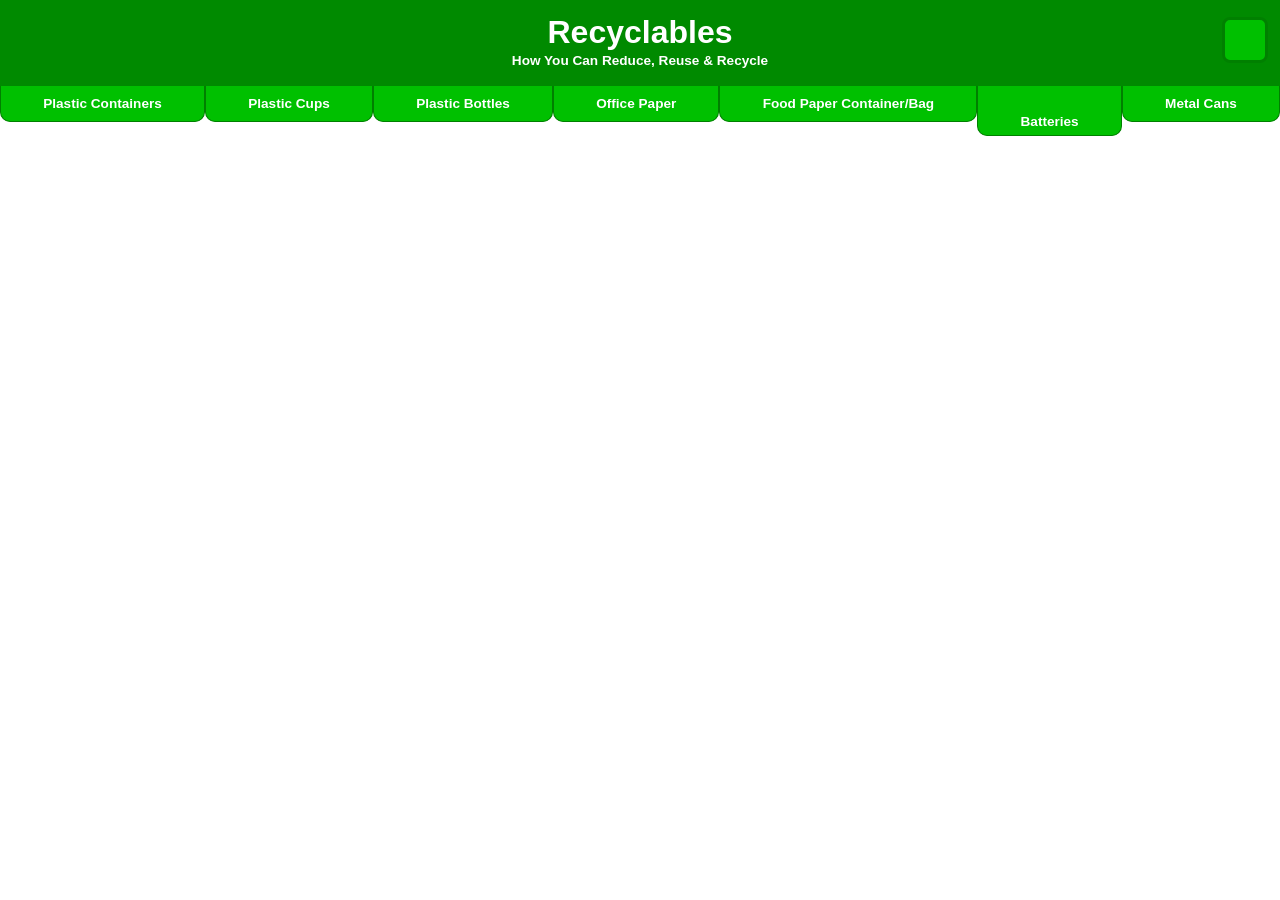
==== batteries.html @ 8891f825 "Header Bar & Page Tabs Added the header bar and catalog to other pages" ====
<!DOCTYPE html>
<html lang="en">
<head>
    <meta charset="UTF-8">
    <meta name="viewport" content="width=device-width, initial-scale=1">
    <title>Batteries | Recyclables</title>
    <link rel="stylesheet" href="css/style.css">
    <script src="js/header.js" defer></script>
</head>
<body data-page="batteries">
    
    <div id="site-header"></div>

    <main>
        <!--Item content here-->
    </main>

</body>
</html>
---- css/style.css ----
:root {
    /* Color hex codes */
    --header-bg:    #008A00;
    --header-text:  #FFFFFF;
    --tab-bg:       #00C000;
    --tab-text:     #FFFFFF;
    --tab-border:   #008000;
    --scrollbar-bg: #D0D0D0;
    --page-bg:      #FFFFFF;
    --page-text:    #000000;

    /* Catalog tab sizes */
    --tab-height:       36px;
    --tab-active-extra: 14px;
    --tab-radius:       10px;
}

* { box-sizing: border-box; }

body {
    margin: 0;
    font-family: Arial, Helvetica, sans-serif;
    background: var(--page-bg);
    color: var(--page-text);
}

/* Header */
.site-header {
    position:relative;
    background: var(--header-bg);
    color: var(--header-text);
    text-align: center;
    padding: 14px 70px 12px;
}

.site-title {
    color: inherit;
    text-decoration: none;
    font-size: 2rem;
    font-weight: bold;
}

.site-subtitle {
    margin: 2px 0 0;
    font-size: 0.85rem;
    font-weight: bold;
}

.menu-button {
    position: absolute;
    top: 50%;
    right: 12px;
    transform: translateY(-50%);
    width: 46px;
    height: 46px;
    padding: 8px;
    display: flex;
    flex-direction: column;
    justify-content: space-between;
    background: var(--tab-bg);
    border:3px solid var(--tab-border);
    border-radius: 8px;
    cursor: pointer;
}

.menu-button span {
    display: block;
    height: 4px;
    background: var(--header-text);
    border-radius: 2px;
}

/* Catalog */
.catalog {
    /*background: var(--header-bg);*/
    position: relative;
}

/* Green band: covers everything except the part the selected tab
   hangs into, plus one corner radius so the curves show white */
.catalog::before {
    content: "";
    position: absolute;
    top: 0;
    left: 0;
    right: 0;
    height: calc(100% - var(--tab-active-extra) - var(--tab-radius));
    background: var(--header-bg);
}

.catalog-scroll {
    position: relative;
    overflow-x: auto;
    overflow-y: hidden;
    transform: rotateX(180deg);
    scrollbar-color: var(--scrollbar-bg) var(--header-bg);
}

.catalog-tabs {
    transform: rotateX(180deg);
    display: flex;
    align-items: flex-start;
    gap: 0;
    width: max-content;
    min-width: 100%;
    padding-top: 6px;
}

.tab {
    flex: 1 0 auto;
    height: var(--tab-height);
    padding: 0 16px;
    display: flex;
    align-items: center;
    justify-content: center;
    white-space: nowrap;
    text-decoration: none;
    font-size: 0.85rem;
    font-weight: bold;
    color: var(--tab-text);
    background: var(--tab-bg);
    border: 1px solid var(--tab-border);
    border-top: 0;
    border-radius: 0 0 var(--tab-radius) var(--tab-radius);
}

.tab:hover {
    filter: brightness(1.08);
}

/* Selected tab extends lower */
.tab.active {
    height: calc(var(--tab-height) + var(--tab-active-extra));
    align-items: flex-end;
    padding-bottom: 6px;
    position: relative;
    z-index: 1;
}

/* Page content (placeholder)*/
main {
    padding: 24px
}
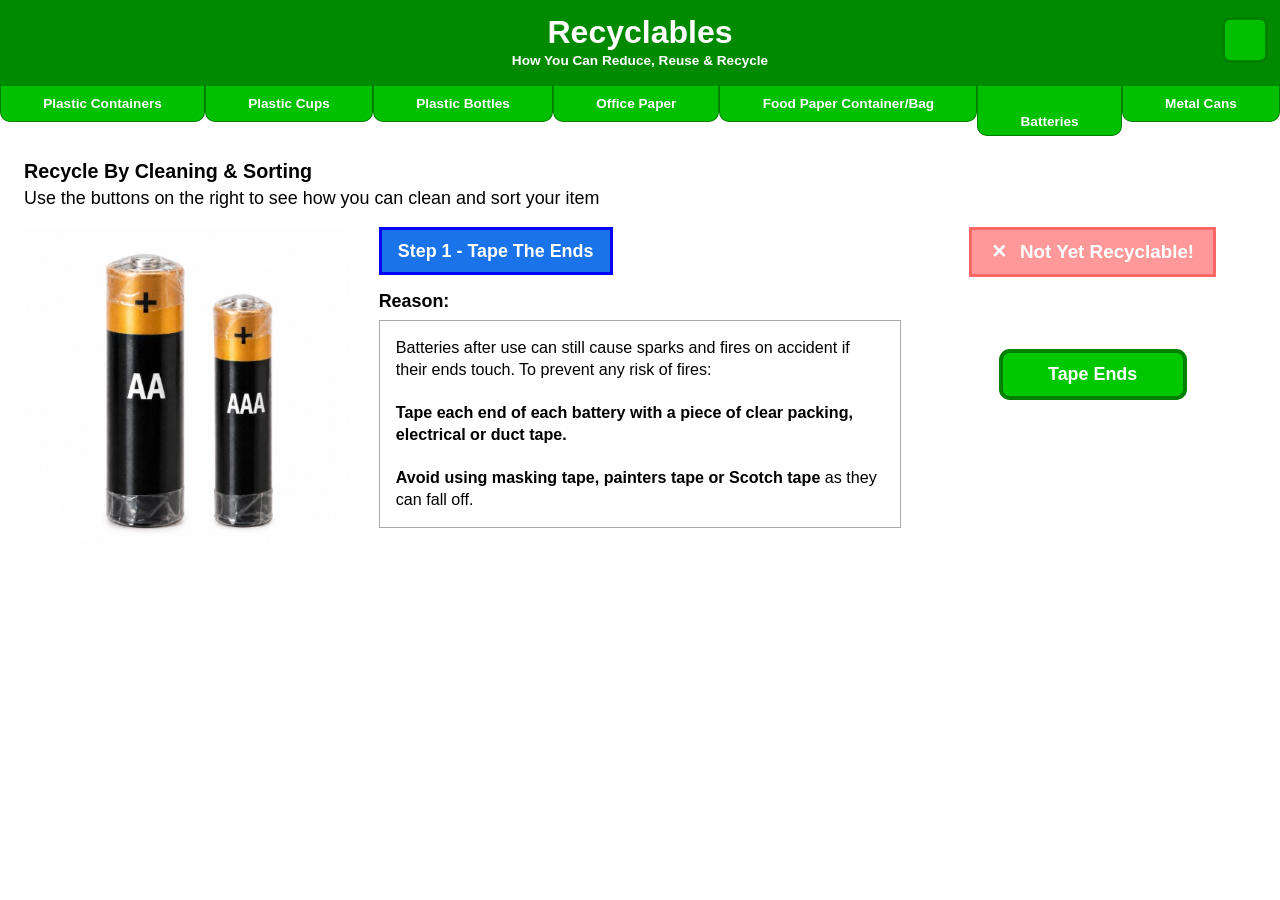
==== commit 18821bf7: "Section 1 of Plastic Containers & Batteries Completed Section 1 of Plastic Containers and Batteries " ====
--- a/batteries.html
+++ b/batteries.html
@@ -5,14 +5,60 @@
     <meta name="viewport" content="width=device-width, initial-scale=1">
     <title>Batteries | Recyclables</title>
     <link rel="stylesheet" href="css/style.css">
+
+    <script>
+        const RECYCLE_STEPS = {
+            title: "Recycle By Cleaning & Sorting",
+            intro: "Use the buttons on the right to see how you can clean and sort your item",
+            steps: [
+                {
+                    title: "Tape The Ends",
+                    image: "images/batteries/step1.jpg",
+                    alt: "Used Batteries",
+                    reason: "Batteries after use can still cause sparks and fires on accident if their ends touch. To prevent any risk of fires:<br><br><b>Tape each end of each battery with a piece of clear packing, electrical or duct tape. <br><br>Avoid using masking tape, painters tape or Scotch tape</b> as they can fall off.",
+                    recyclable: false,
+                    nextLabel: "Tape Ends"
+                },
+                {
+                    title: "Store In A Plastic Bag",
+                    image: "images/batteries/step2.jpg",
+                    alt: "Batteries With Ends Taped",
+                    reason: "<b>Store the taped batteries in a dry plastic bag or glass container.</b> You can use this to stockpile used batteries for months and dispose all in one trip.<br><br><b>Make sure each battery is taped! You do not want to risk a fire.</b>",
+                    recyclable: false,
+                    nextLabel: "Store Batteries In A Bag"
+                },
+                {
+                    title: "Keep In A Cool Dry Place",
+                    image: "images/batteries/step3.jpg",
+                    alt: "Batteries In A Bag On A Shelf At Home",
+                    reason: "Batteries can still catch fire and explode if exposed to heat. <b>Keep your pile in a cool, dry and shaded place such as a shelf. <br><br>Make sure this is kept away from other electrical appliances.</b>",
+                    recyclable: false,
+                    nextLabel: "Keep On A Shelf"
+                },
+                {
+                    title: "Find A Battery Collection Bin / Site",
+                    image: "images/batteries/step4.jpg",
+                    alt: "Dispose In A Battery Collection Bin",
+                    reason: "Once your pile is full enough to make a trip, <b>find your local drop-off location to dispose of your batteries. <br><br>You can check Section 3 - Drop-Off Locations below for this.</b><br><br>You do not need to make this trip often.",
+                    recyclable: true
+                    // Last step, no next button
+                }
+            ]
+        };
+    </script>
+
     <script src="js/header.js" defer></script>
+    <script src="js/steps.js" defer></script>
+
 </head>
 <body data-page="batteries">
     
     <div id="site-header"></div>
 
     <main>
-        <!--Item content here-->
+
+        <!--Section 1 - Step-By-Step Processing-->
+        <section id="steps-mount"></section>
     </main>
 
 </body>
--- a/css/style.css
+++ b/css/style.css
@@ -13,6 +13,24 @@
     --tab-height:       36px;
     --tab-active-extra: 14px;
     --tab-radius:       10px;
+
+    /* Step-by-step slides */
+    --badge-bg:         #1A73E8;
+    --badge-border:     #0000FF;
+    --badge-text:       #FFFFFF;
+
+    --btn-next-bg:      #00C800;
+    --btn-next-border:  #008000;
+    --btn-prev-bg:      #999999;
+    --btn-prev-border:  #666666;
+    --btn-text:         #ffffff;
+
+    --state-no-bg:      #ff9999;
+    --state-no-border:  #ff6666;
+    --state-yes-bg:     #00c800;
+    --state-yes-border: #008000;
+
+    --box-border:       #aaaaaa;
 }
 
 * { box-sizing: border-box; }
@@ -137,7 +155,140 @@
     z-index: 1;
 }
 
-/* Page content (placeholder)*/
 main {
     padding: 24px
+}
+
+#steps-mount {
+    font-size: clamp(12px, 1.4vw, 32px);
+}
+
+.steps-title {
+    margin: 0 0 0.25em;
+    font-size: 1.1em;
+}
+
+.steps-intro {
+    margin: 0 0 1em;
+}
+
+/* Three columns: image | step info | controls */
+.steps-grid {
+    display: grid;
+    /* Proportional columns*/
+    grid-template-columns: minmax(0, 1fr) minmax(0, 1.6fr) minmax(0, 1fr);
+    gap: clamp(12px, 3vw, 28px);
+    align-items: start;
+}
+
+/* Lets grid children shrink instead of overflowing their column */
+.steps-grid > * {
+    min-width: 0;
+}
+
+.steps-image img {
+    display: block;
+    width: 100%;
+    height: auto;
+    aspect-ratio: 1 / 1;
+    object-fit: contain;
+}
+
+/* Middle column */
+.step-badge {
+    display: inline-block;
+    padding: 0.6em 0.9em;
+    font-weight: bold;
+    color: var(--badge-text);
+    background: var(--badge-bg);
+    border: 0.2em solid var(--badge-border);
+}
+
+.reason-label {
+    margin: 0.9em 0 0.4em;
+    font-size: 1em;
+}
+
+.reason-box {
+    min-height: 12em;
+    padding: 1em;
+    display: flex;
+    align-items: center;
+    background: #fff;
+    border: 1px solid var(--box-border);
+    font-size: 0.9em;
+    line-height:1.35;
+}
+
+/* Right column */
+.steps-controls {
+    display: flex;
+    flex-direction: column;
+    align-items: center;
+    gap: 1.5em;
+}
+
+.state-box {
+    padding: 0.6em 1em;
+    font-weight: bold;
+    font-size: 1.05em;
+    color: var(--btn-text);
+    border: 0.2em solid;
+}
+
+.state-box.is-no  { 
+    background: var(--state-no-bg);  
+    border-color: var(--state-no-border); 
+}
+
+.state-box.is-yes { 
+    background: var(--state-yes-bg); 
+    border-color: var(--state-yes-border); 
+}
+
+.state-icon { margin-right: 0.4em; }
+
+.step-btn {
+    min-width: 10.5em;
+    padding: 0.6em 1em;
+    font: inherit;
+    font-weight: bold;
+    font-size: 1em;
+    color: var(--btn-text);
+    border: 0.25em solid;
+    border-radius: 0.6em;
+    cursor: pointer;
+}
+
+.step-btn-next { 
+    background: var(--btn-next-bg); 
+    border-color: var(--btn-next-border); 
+    margin-top: 2.5em; 
+}
+
+.step-btn-prev { 
+    background: var(--btn-prev-bg); 
+    border-color: var(--btn-prev-border); 
+}
+
+.step-btn:hover { filter: brightness(1.08); }
+
+.step-btn.is-hidden { visibility: hidden; }
+
+/* Narrow screens: stack everything */
+@media (max-width: 700px) {
+    #steps-mount {
+        font-size: clamp(14px, 4vw, 20px);
+    }
+
+    .steps-grid {
+        grid-template-columns: 1fr;
+    }
+
+    .steps-image img {
+        max-width: 320px;
+        margin: 0 auto;
+    }
+
+    .step-btn-next { margin-top: 0; }
 }
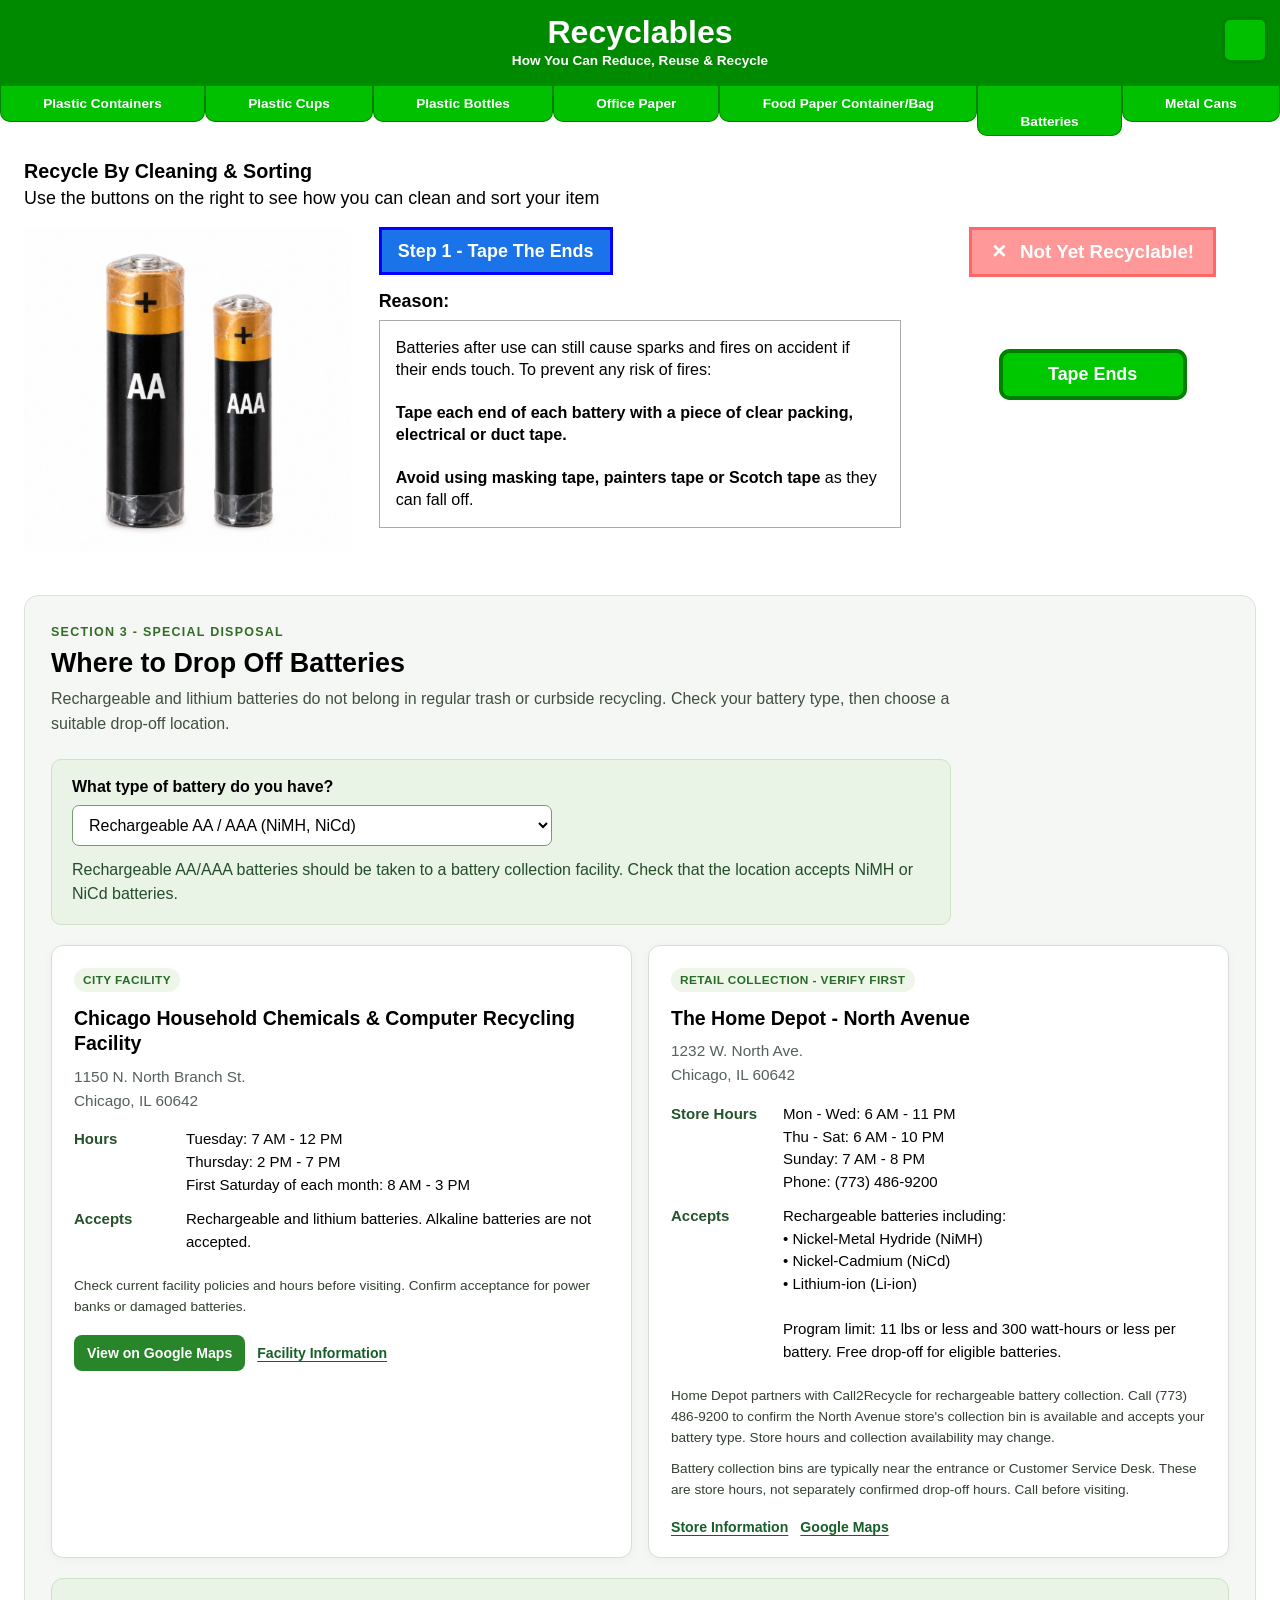
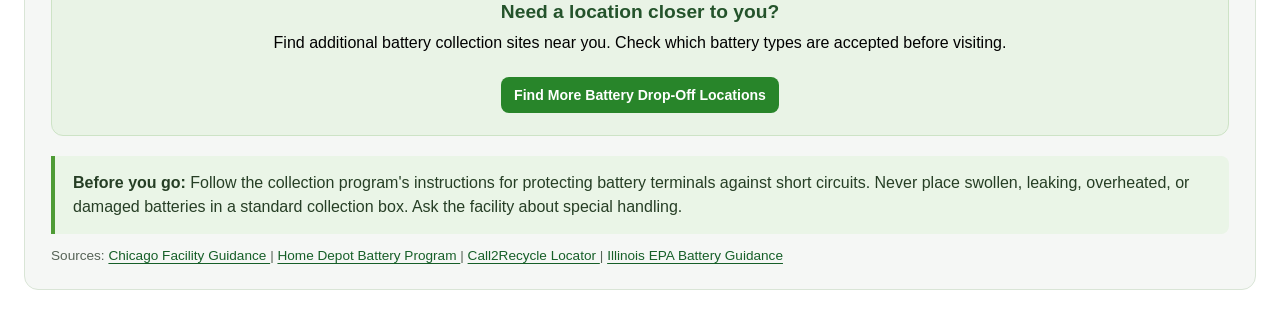
==== commit 3b765ac4: "Add on-the-go guidance and battery disposal locations" ====
--- a/batteries.html
+++ b/batteries.html
@@ -1,3 +1,4 @@
+
 <!DOCTYPE html>
 <html lang="en">
 <head>
@@ -5,6 +6,7 @@
     <meta name="viewport" content="width=device-width, initial-scale=1">
     <title>Batteries | Recyclables</title>
     <link rel="stylesheet" href="css/style.css">
+    <link rel="stylesheet" href="css/extra-sections.css">
 
     <script>
         const RECYCLE_STEPS = {
@@ -49,17 +51,298 @@
 
     <script src="js/header.js" defer></script>
     <script src="js/steps.js" defer></script>
+    <script src="js/battery-dropoff.js" defer></script>
 
 </head>
 <body data-page="batteries">
-    
+
     <div id="site-header"></div>
 
     <main>
 
         <!--Section 1 - Step-By-Step Processing-->
         <section id="steps-mount"></section>
+
+        <!--Section 3 - Battery Drop-Off Locations-->
+        <section id="battery-dropoff"
+                 class="extra-section"
+                 aria-labelledby="battery-dropoff-title">
+
+            <div class="extra-heading">
+                <span class="extra-eyebrow">
+                    SECTION 3 - SPECIAL DISPOSAL
+                </span>
+
+                <h2 id="battery-dropoff-title">
+                    Where to Drop Off Batteries
+                </h2>
+
+                <p>
+                    Rechargeable and lithium batteries do not belong
+                    in regular trash or curbside recycling.
+
+                    Check your battery type, then choose a suitable
+                    drop-off location.
+                </p>
+            </div>
+
+            <!--Battery type selection-->
+            <div class="battery-type-panel">
+
+                <label for="battery-type">
+                    <strong>What type of battery do you have?</strong>
+                </label>
+
+                <select id="battery-type"
+                        aria-describedby="battery-type-advice">
+
+                    <option value="rechargeable">
+                        Rechargeable AA / AAA (NiMH, NiCd)
+                    </option>
+
+                    <option value="lithium">
+                        Lithium-ion / Rechargeable Power Bank
+                    </option>
+
+                    <option value="alkaline">
+                        Single-Use Alkaline AA / AAA
+                    </option>
+
+                    <option value="unknown">
+                        I'm Not Sure
+                    </option>
+
+                </select>
+
+                <p id="battery-type-advice"
+                   class="battery-type-advice"
+                   role="status"
+                   aria-live="polite">
+
+                    Select a battery type to see disposal guidance.
+
+                </p>
+            </div>
+
+            <!--Available locations-->
+            <div class="extra-location-grid"
+                 id="battery-location-cards">
+
+                <!--Location 1 - Chicago City Facility-->
+                <article class="extra-location-card">
+
+                    <span class="extra-location-category">
+                        CITY FACILITY
+                    </span>
+
+                    <h3>
+                        Chicago Household Chemicals &amp;
+                        Computer Recycling Facility
+                    </h3>
+
+                    <p class="extra-address">
+                        1150 N. North Branch St.<br>
+                        Chicago, IL 60642
+                    </p>
+
+                    <div class="extra-meta">
+                        <strong>Hours</strong>
+
+                        <span>
+                            Tuesday: 7 AM - 12 PM<br>
+                            Thursday: 2 PM - 7 PM<br>
+                            First Saturday of each month: 8 AM - 3 PM
+                        </span>
+                    </div>
+
+                    <div class="extra-meta">
+                        <strong>Accepts</strong>
+
+                        <span>
+                            Rechargeable and lithium batteries.
+                            Alkaline batteries are not accepted.
+                        </span>
+                    </div>
+
+                    <p class="extra-small">
+                        Check current facility policies and hours
+                        before visiting. Confirm acceptance for
+                        power banks or damaged batteries.
+                    </p>
+
+                    <div class="extra-links">
+
+                        <a class="extra-action"
+                           href="https://www.google.com/maps/search/?api=1&amp;query=1150%20N%20North%20Branch%20St%20Chicago%20IL%2060642"
+                           target="_blank"
+                           rel="noopener noreferrer">
+                            View on Google Maps
+                        </a>
+
+                        <a class="extra-text-link"
+                           href="https://www.recyclebycity.com/chicago/notebook/household-chemicals-computer-recycling-facility"
+                           target="_blank"
+                           rel="noopener noreferrer">
+                            Facility Information
+                        </a>
+
+                    </div>
+                </article>
+
+                <!--Location 2 - Home Depot-->
+                <article class="extra-location-card">
+
+                    <span class="extra-location-category">
+                        RETAIL COLLECTION - VERIFY FIRST
+                    </span>
+
+                    <h3>
+                        The Home Depot - North Avenue
+                    </h3>
+
+                    <p class="extra-address">
+                        1232 W. North Ave.<br>
+                        Chicago, IL 60642
+                    </p>
+
+                    <div class="extra-meta">
+                        <strong>Store Hours</strong>
+
+                        <span>
+                            Mon - Wed: 6 AM - 11 PM<br>
+                            Thu - Sat: 6 AM - 10 PM<br>
+                            Sunday: 7 AM - 8 PM<br>
+                            Phone: (773) 486-9200
+                        </span>
+                    </div>
+
+                    <div class="extra-meta">
+                        <strong>Accepts</strong>
+
+                        <span>
+                            Rechargeable batteries including:<br>
+                            • Nickel-Metal Hydride (NiMH)<br>
+                            • Nickel-Cadmium (NiCd)<br>
+                            • Lithium-ion (Li-ion)<br><br>
+
+                            Program limit: 11 lbs or less and
+                            300 watt-hours or less per battery.
+                            Free drop-off for eligible batteries.
+                        </span>
+                    </div>
+
+                    <p class="extra-small">
+                        Home Depot partners with Call2Recycle for
+                        rechargeable battery collection.
+                        Call (773) 486-9200 to confirm the
+                        North Avenue store's collection bin is
+                        available and accepts your battery type.
+                        Store hours and collection availability
+                        may change.
+                    </p>
+
+                    <p class="extra-small">
+                        Battery collection bins are typically near the entrance
+                        or Customer Service Desk. These are store hours, not
+                        separately confirmed drop-off hours. Call before visiting.
+                    </p>
+
+                    <div class="extra-links">
+
+                        <a class="extra-text-link"
+                           href="https://www.homedepot.com/l/North-Avenue/IL/Chicago/60642/1912"
+                           target="_blank"
+                           rel="noopener noreferrer">
+                            Store Information
+                        </a>
+
+                        <a class="extra-text-link"
+                           href="https://www.google.com/maps/search/?api=1&amp;query=1232%20W%20North%20Ave%20Chicago%20IL%2060642"
+                           target="_blank"
+                           rel="noopener noreferrer">
+                            Google Maps
+                        </a>
+
+                    </div>
+                </article>
+
+            </div>
+
+            <!--Find additional battery collection locations-->
+            <div class="extra-more-locations">
+
+                <h3>Need a location closer to you?</h3>
+
+                <p>
+                    Find additional battery collection sites near you.
+                    Check which battery types are accepted before visiting.
+                </p>
+
+                <a class="extra-action"
+                   href="https://locations.call2recycle.org/"
+                   target="_blank"
+                   rel="noopener noreferrer">
+                    Find More Battery Drop-Off Locations
+                </a>
+
+            </div>
+
+            <!--Safety reminder-->
+            <div class="extra-note" role="note">
+
+                <strong>Before you go:</strong>
+
+                Follow the collection program's instructions
+                for protecting battery terminals against
+                short circuits.
+
+                Never place swollen, leaking, overheated,
+                or damaged batteries in a standard
+                collection box. Ask the facility about
+                special handling.
+
+            </div>
+
+            <!--Sources-->
+            <p class="extra-source">
+
+                Sources:
+
+                <a href="https://www.recyclebycity.com/chicago/notebook/household-chemicals-computer-recycling-facility"
+                   target="_blank"
+                   rel="noopener noreferrer">
+                    Chicago Facility Guidance
+                </a>
+
+                |
+
+                <a href="https://www.homedepot.com/c/ab/how-to-dispose-of-batteries/9ba683603be9fa5395fab90124a115f1"
+                   target="_blank"
+                   rel="noopener noreferrer">
+                    Home Depot Battery Program
+                </a>
+
+                |
+
+                <a href="https://locations.call2recycle.org/"
+                   target="_blank"
+                   rel="noopener noreferrer">
+                    Call2Recycle Locator
+                </a>
+
+                |
+
+                <a href="https://epa.illinois.gov/topics/waste-management/waste-disposal/household-hazardous-waste/batteries.html"
+                   target="_blank"
+                   rel="noopener noreferrer">
+                    Illinois EPA Battery Guidance
+                </a>
+
+            </p>
+
+        </section>
+
     </main>
 
 </body>
-</html>+</html>
--- a/css/extra-sections.css
+++ b/css/extra-sections.css
@@ -0,0 +1,294 @@
+/* Sections 2 and 3 - Recyclables */
+
+.extra-section {
+    margin: 42px 0 14px;
+    padding: 26px;
+    background: #f5f7f5;
+    border: 1px solid #d9e5d6;
+    border-radius: 14px;
+    scroll-margin-top: 18px;
+}
+
+.extra-heading {
+    max-width: 900px;
+    margin-bottom: 22px;
+}
+
+.extra-eyebrow {
+    color: #326c25;
+    font-size: 0.78rem;
+    font-weight: 800;
+    letter-spacing: 0.1em;
+}
+
+.extra-heading h2 {
+    font-size: clamp(1.4rem, 2.1vw, 2rem);
+    margin: 8px 0;
+}
+
+.extra-heading p {
+    margin: 0;
+    color: #405040;
+    line-height: 1.55;
+    font-size: 1rem;
+}
+
+/* Instruction and location cards */
+
+.extra-steps,
+.extra-location-grid {
+    display: grid;
+    grid-template-columns: repeat(3, minmax(0, 1fr));
+    gap: 16px;
+}
+
+.extra-step-card,
+.extra-location-card {
+    padding: 22px;
+    background: white;
+    border: 1px solid #d8ddd8;
+    border-radius: 12px;
+    box-shadow: 0 2px 10px rgba(27, 60, 27, 0.04);
+}
+
+.extra-number {
+    display: inline-flex;
+    width: 38px;
+    height: 38px;
+    align-items: center;
+    justify-content: center;
+    border-radius: 50%;
+    background: #dff3da;
+    color: #1e6c20;
+    font-size: 1rem;
+    font-weight: 800;
+}
+
+.extra-step-card h3,
+.extra-location-card h3 {
+    margin: 14px 0 8px;
+    font-size: 1.12rem;
+}
+
+.extra-step-card p,
+.extra-location-card p {
+    margin: 0;
+    line-height: 1.55;
+    color: #334033;
+    font-size: 0.96rem;
+}
+
+.extra-note {
+    padding: 15px 18px;
+    margin: 20px 0 0;
+    border-left: 4px solid #4e9b35;
+    background: #eaf5e7;
+    border-radius: 0 8px 8px 0;
+    color: #263e25;
+    line-height: 1.5;
+}
+
+.extra-source {
+    font-size: 0.85rem;
+    margin: 14px 0 0;
+    color: #576457;
+}
+
+.extra-source a,
+.extra-text-link,
+.extra-small a {
+    color: #165f28;
+    text-underline-offset: 3px;
+}
+
+/* Shortcut displayed when rinsing is needed */
+
+.extra-shortcut {
+    display: block;
+    width: 100%;
+    margin-top: -0.5em;
+    padding: 11px 12px;
+    background: white;
+    color: #21652b;
+    border: 2px solid #579c42;
+    border-radius: 9px;
+    text-align: center;
+    font: inherit;
+    font-size: 0.82em;
+    font-weight: 700;
+    text-decoration: none;
+}
+
+.extra-shortcut:hover,
+.extra-shortcut:focus-visible {
+    background: #eaf5e7;
+}
+
+.extra-shortcut[hidden] {
+    display: none;
+}
+
+/* Battery type selector */
+
+.battery-type-panel {
+    margin-bottom: 20px;
+    padding: 18px 20px;
+    background: #e9f3e6;
+    border: 1px solid #cde3c6;
+    border-radius: 10px;
+    max-width: 900px;
+}
+
+.battery-type-panel label {
+    display: block;
+    margin-bottom: 9px;
+}
+
+.battery-type-panel select {
+    width: 100%;
+    max-width: 480px;
+    border-radius: 7px;
+    padding: 10px 12px;
+    font: inherit;
+    border: 1px solid #789a72;
+    background: white;
+}
+
+.battery-type-advice {
+    margin: 12px 0 0;
+    color: #254d2b;
+    line-height: 1.5;
+}
+
+/* Battery disposal locations */
+
+.extra-location-grid {
+    grid-template-columns: repeat(2, minmax(0, 1fr));
+}
+
+.extra-location-category {
+    display: inline-block;
+    background: #edf6e9;
+    color: #286b27;
+    font-size: 0.74rem;
+    padding: 5px 9px;
+    border-radius: 100px;
+    font-weight: 800;
+    letter-spacing: 0.035em;
+}
+
+.extra-location-card h3 {
+    font-size: 1.22rem;
+    line-height: 1.3;
+}
+
+.extra-address {
+    margin: 0 0 16px !important;
+    color: #55615a !important;
+}
+
+.extra-meta {
+    display: grid;
+    grid-template-columns: 100px 1fr;
+    gap: 12px;
+    margin: 12px 0;
+    font-size: 0.94rem;
+    line-height: 1.5;
+}
+
+.extra-meta > strong {
+    color: #24532b;
+}
+
+.extra-small {
+    padding-top: 10px;
+    font-size: 0.85rem !important;
+}
+
+.extra-links {
+    display: flex;
+    gap: 12px;
+    flex-wrap: wrap;
+    align-items: center;
+    margin-top: 18px;
+}
+
+.extra-action {
+    padding: 10px 13px;
+    border-radius: 8px;
+    background: #28852a;
+    color: white;
+    font-weight: 700;
+    font-size: 0.88rem;
+    text-decoration: none;
+}
+
+.extra-action:hover {
+    background: #1e6b20;
+}
+
+.extra-text-link {
+    font-weight: 650;
+    font-size: 0.88rem;
+}
+
+.extra-location-card[hidden] {
+    display: none;
+}
+
+/* Mobile responsiveness */
+
+@media (max-width: 800px) {
+    .extra-steps,
+    .extra-location-grid {
+        grid-template-columns: 1fr;
+    }
+
+    .extra-section {
+        padding: 20px 15px;
+        margin-top: 30px;
+    }
+}
+
+@media (max-width: 440px) {
+    .extra-meta {
+        grid-template-columns: 1fr;
+        gap: 0;
+    }
+}
+
+
+/* Additional drop-off location search */
+
+.extra-more-locations {
+    margin-top: 20px;
+    padding: 22px;
+    text-align: center;
+    background: #e9f3e6;
+    border: 1px solid #cde3c6;
+    border-radius: 12px;
+}
+
+.extra-more-locations h3 {
+    margin: 0 0 8px;
+    color: #24532b;
+    font-size: 1.2rem;
+}
+
+.extra-more-locations p {
+    margin: 0 0 22px;
+    line-height: 1.5;
+}
+
+.extra-more-locations .extra-action {
+    display: inline-block;
+}
+
+/*Keyboard accessibility*/
+.extra-action:focus-visible,
+.extra-text-link:focus-visible,
+.extra-shortcut:focus-visible,
+.battery-type-panel select:focus-visible {
+    outline: 3px solid #245bdf;
+    outline-offset: 3px;
+}
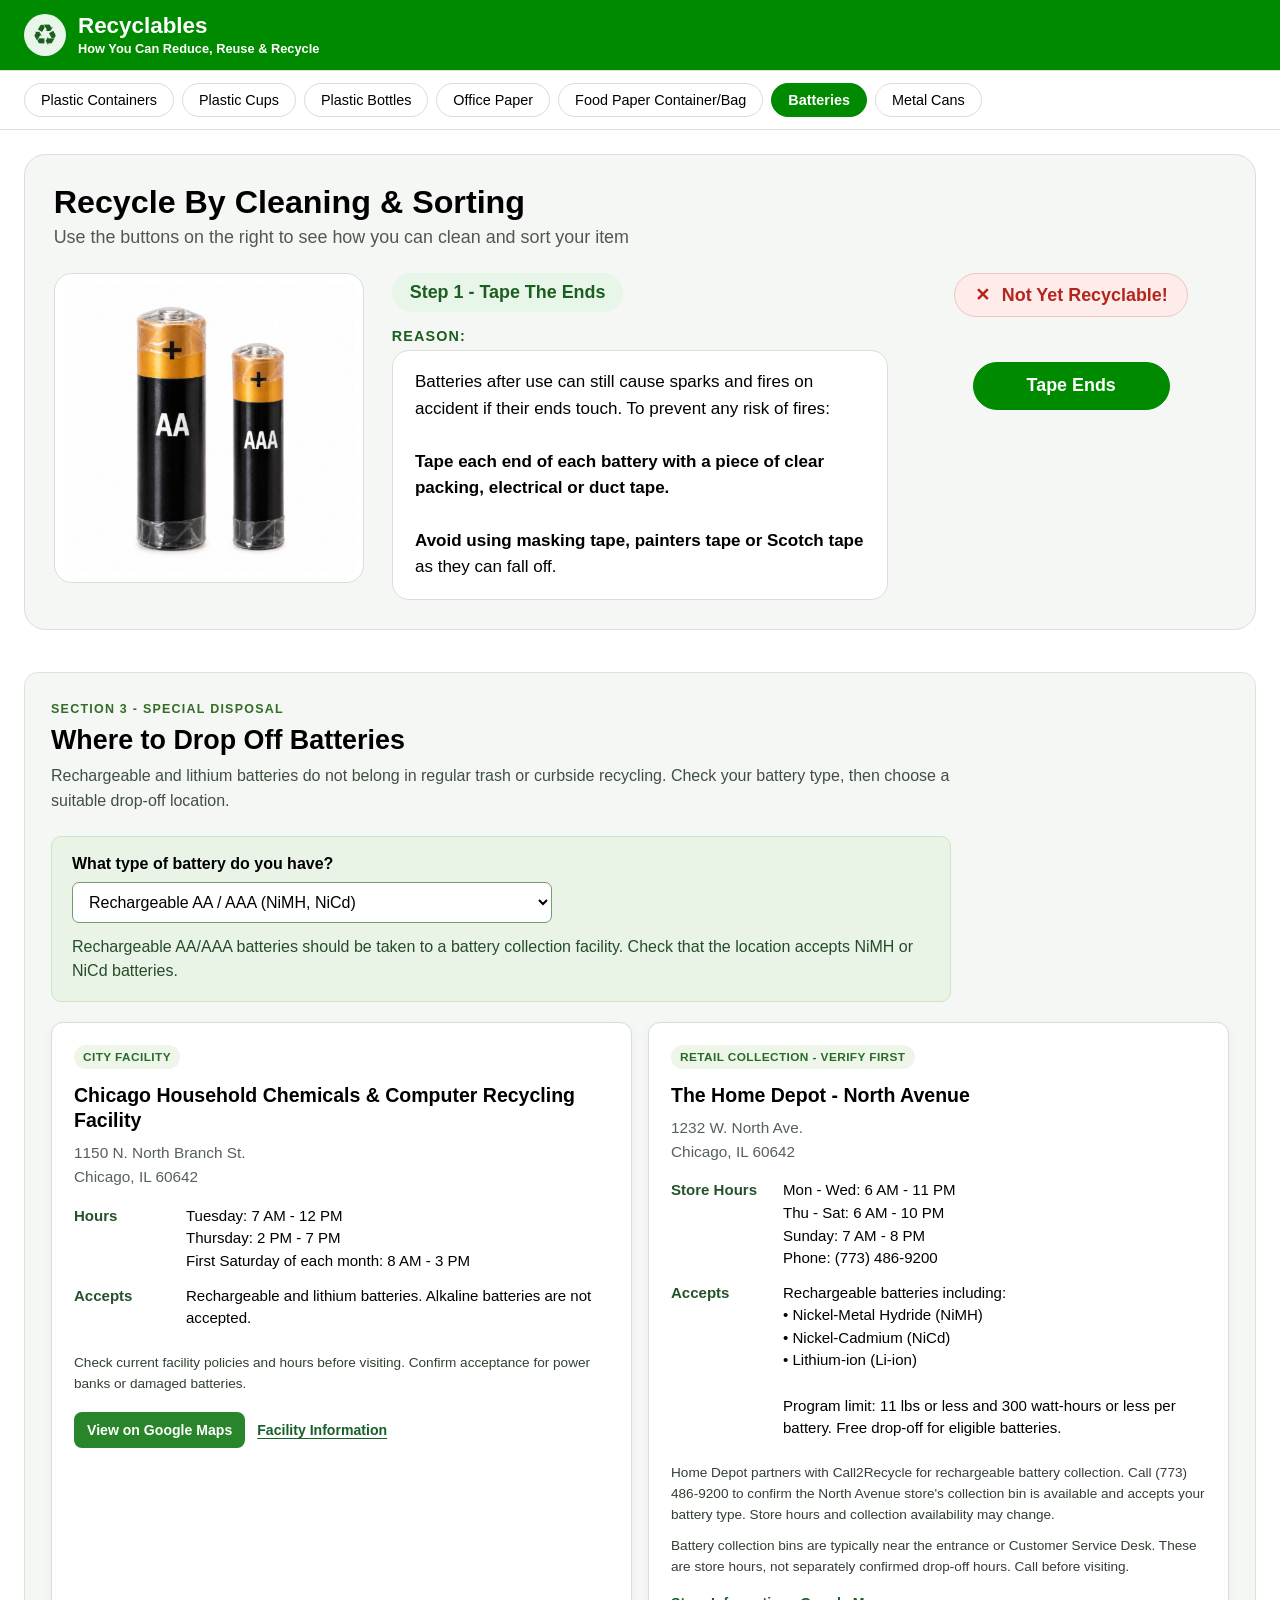
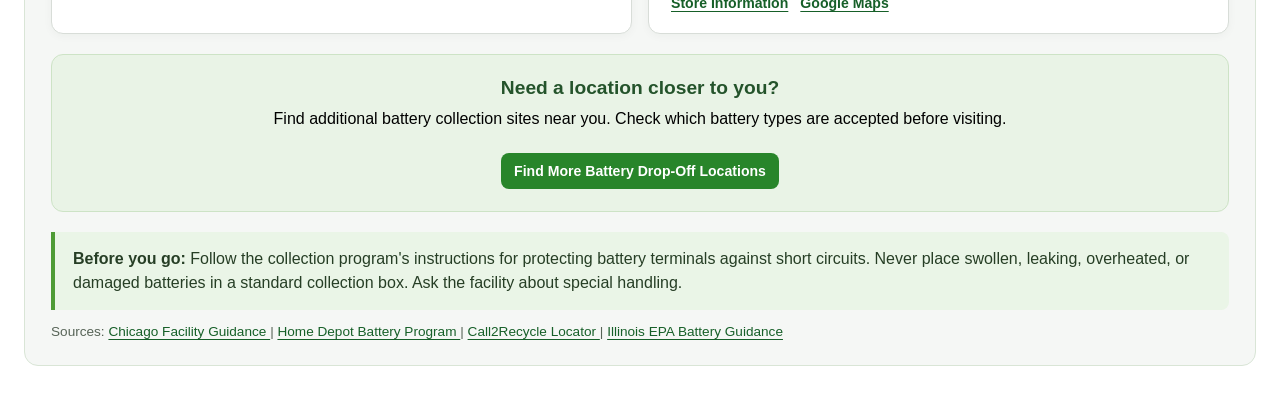
==== commit 315f33cf: "Redesigned Header & Steps Section Redesigned the header and Steps section to look smoother and less " ====
--- a/batteries.html
+++ b/batteries.html
@@ -22,7 +22,7 @@
                     nextLabel: "Tape Ends"
                 },
                 {
-                    title: "Store In A Plastic Bag",
+                    title: "Store In A Plastic Bag / Container",
                     image: "images/batteries/step2.jpg",
                     alt: "Batteries With Ends Taped",
                     reason: "<b>Store the taped batteries in a dry plastic bag or glass container.</b> You can use this to stockpile used batteries for months and dispose all in one trip.<br><br><b>Make sure each battery is taped! You do not want to risk a fire.</b>",
--- a/css/style.css
+++ b/css/style.css
@@ -1,20 +1,22 @@
 :root {
     /* Color hex codes */
-    --header-bg:    #008A00;
-    --header-text:  #FFFFFF;
-    --tab-bg:       #00C000;
-    --tab-text:     #FFFFFF;
-    --tab-border:   #008000;
-    --scrollbar-bg: #D0D0D0;
+    --brand:        #008A00;
+    --brand-dark:   #1B5E20;
+    --brand-soft:   #E8F5E9;
+    --surface:      #FFFFFF;
+    --line:         #D9DED9;
+    --muted:        #555555;
     --page-bg:      #FFFFFF;
     --page-text:    #000000;
 
-    /* Catalog tab sizes */
-    --tab-height:       36px;
-    --tab-active-extra: 14px;
-    --tab-radius:       10px;
-
     /* Step-by-step slides */
+    --card-bg:          #F4F7F3;
+    --no-bg:            #FDECEA;
+    --no-text:          #B3261E;
+    --no-line:          #F3C4BF;
+    --btn-text:         #FFFFFF;
+    --prev-text:        #333333;     
+    /*
     --badge-bg:         #1A73E8;
     --badge-border:     #0000FF;
     --badge-text:       #FFFFFF;
@@ -31,6 +33,7 @@
     --state-yes-border: #008000;
 
     --box-border:       #aaaaaa;
+    */
 }
 
 * { box-sizing: border-box; }
@@ -44,144 +47,153 @@
 
 /* Header */
 .site-header {
-    position:relative;
-    background: var(--header-bg);
-    color: var(--header-text);
-    text-align: center;
-    padding: 14px 70px 12px;
-}
-
-.site-title {
+    display: flex;
+    align-items: center;
+    justify-content: space-between;
+    gap: 12px;
+    padding: 14px 24px;
+    background: var(--brand);
+    border-bottom: 1px solid var(--line);
+}
+
+.brand {
+    display: flex;
+    align-items: center;
+    gap: 12px;
     color: inherit;
     text-decoration: none;
-    font-size: 2rem;
-    font-weight: bold;
+}
+
+.brand-mark {
+    flex: none;
+    width: 42px;
+    height: 42px;
+    display: grid;
+    place-items: center;
+    font-size: 1.8rem;
+    color: var(--brand-dark);
+    background: var(--brand-soft);
+    border-radius: 50%;
+}
+
+.brand-text {
+    display: flex;
+    flex-direction: column;
+}
+
+.site-title {
+    font-size: 1.4rem;
+    font-weight: bold;
+    line-height: 1.1;
+    color: var(--page-bg);
 }
 
 .site-subtitle {
-    margin: 2px 0 0;
-    font-size: 0.85rem;
-    font-weight: bold;
-}
-
-.menu-button {
-    position: absolute;
-    top: 50%;
-    right: 12px;
-    transform: translateY(-50%);
-    width: 46px;
-    height: 46px;
-    padding: 8px;
-    display: flex;
-    flex-direction: column;
-    justify-content: space-between;
-    background: var(--tab-bg);
-    border:3px solid var(--tab-border);
-    border-radius: 8px;
-    cursor: pointer;
-}
-
-.menu-button span {
-    display: block;
-    height: 4px;
-    background: var(--header-text);
-    border-radius: 2px;
+    margin-top: 2px;
+    font-size: 0.8rem;
+    font-weight: bold;
+    color: var(--page-bg);
+}
+
+.site-title:hover {
+    color: var(--brand-soft);
+}
+
+.site-subtitle:hover {
+    color: var(--brand-soft);
 }
 
 /* Catalog */
 .catalog {
-    /*background: var(--header-bg);*/
-    position: relative;
-}
-
-/* Green band: covers everything except the part the selected tab
-   hangs into, plus one corner radius so the curves show white */
-.catalog::before {
-    content: "";
-    position: absolute;
-    top: 0;
-    left: 0;
-    right: 0;
-    height: calc(100% - var(--tab-active-extra) - var(--tab-radius));
-    background: var(--header-bg);
+    background: var(--surface);
+    border-bottom: 1px solid var(--line);
 }
 
 .catalog-scroll {
     position: relative;
     overflow-x: auto;
-    overflow-y: hidden;
-    transform: rotateX(180deg);
-    scrollbar-color: var(--scrollbar-bg) var(--header-bg);
+    padding: 12px 24px;
+    scrollbar-width: thin;
+    scrollbar-color: var(--line) transparent;
 }
 
 .catalog-tabs {
-    transform: rotateX(180deg);
-    display: flex;
-    align-items: flex-start;
-    gap: 0;
+    display: flex;
+    gap: 8px;
     width: max-content;
     min-width: 100%;
-    padding-top: 6px;
 }
 
 .tab {
-    flex: 1 0 auto;
-    height: var(--tab-height);
-    padding: 0 16px;
-    display: flex;
-    align-items: center;
-    justify-content: center;
+    flex: 0 0 auto;
+    padding: 8px 16px;
     white-space: nowrap;
     text-decoration: none;
-    font-size: 0.85rem;
-    font-weight: bold;
-    color: var(--tab-text);
-    background: var(--tab-bg);
-    border: 1px solid var(--tab-border);
-    border-top: 0;
-    border-radius: 0 0 var(--tab-radius) var(--tab-radius);
-}
+    font-size: 0.9rem;
+    color: var(--page-text);
+    background: var(--surface);
+    border: 1px solid var(--line);
+    border-radius: 999px;
+    transition: background 0.15s, border-color 0.15s, color 0.15s;
+    }
 
 .tab:hover {
-    filter: brightness(1.08);
-}
-
-/* Selected tab extends lower */
+    background: var(--brand-soft);
+    border-color: var(--brand);
+}
+
+.tab:focus-visible{
+    outline: 2px solid var(--brand);
+    outline-offset: 2px;
+}
+
+/* Current Page */
 .tab.active {
-    height: calc(var(--tab-height) + var(--tab-active-extra));
-    align-items: flex-end;
-    padding-bottom: 6px;
-    position: relative;
-    z-index: 1;
-}
-
+    font-weight: bold;
+    color: #FFFFFF;
+    background: var(--brand);
+    border-color: var(--brand);
+}
+
+@media (max-width: 700px) {
+    .site-header { padding: 12px 16px; }
+    .catalog-scroll { padding: 10px 16px; }
+    .site-subtitle { display: none; }
+}
+
+/* Main Page Layout */
 main {
     padding: 24px
 }
 
+/* Section 1: Step-by-step recycling */
 #steps-mount {
     font-size: clamp(12px, 1.4vw, 32px);
+    padding: 1.6em;
+    background: var(--card-bg);
+    border: 1px solid var(--line);
+    border-radius: 1.2em;
 }
 
 .steps-title {
-    margin: 0 0 0.25em;
-    font-size: 1.1em;
+    margin: 0 0 0.2em;
+    font-size: 1.8em;
+    line-height: 1.15;
 }
 
 .steps-intro {
-    margin: 0 0 1em;
+    margin: 0 0 1.4em;
+    color: var(--muted);
 }
 
 /* Three columns: image | step info | controls */
 .steps-grid {
     display: grid;
-    /* Proportional columns*/
     grid-template-columns: minmax(0, 1fr) minmax(0, 1.6fr) minmax(0, 1fr);
     gap: clamp(12px, 3vw, 28px);
     align-items: start;
 }
 
-/* Lets grid children shrink instead of overflowing their column */
 .steps-grid > * {
     min-width: 0;
 }
@@ -192,32 +204,40 @@
     height: auto;
     aspect-ratio: 1 / 1;
     object-fit: contain;
+    padding: 0.5em;
+    background: var(--surface);
+    border: 1px solid var(--line);
+    border-radius: 1em;
 }
 
 /* Middle column */
 .step-badge {
     display: inline-block;
-    padding: 0.6em 0.9em;
-    font-weight: bold;
-    color: var(--badge-text);
-    background: var(--badge-bg);
-    border: 0.2em solid var(--badge-border);
+    padding: 0.5em 1em;
+    font-weight: bold;
+    color: var(--brand-dark);
+    background: var(--brand-soft);
+    border-radius: 999px;
 }
 
 .reason-label {
-    margin: 0.9em 0 0.4em;
-    font-size: 1em;
+    margin: 1.1em 0 0.4em;
+    font-size: 0.8em;
+    letter-spacing: 0.08em;
+    text-transform: uppercase;
+    color: var(--brand-dark);
 }
 
 .reason-box {
     min-height: 12em;
-    padding: 1em;
+    padding: 1.1em 1.3em;
     display: flex;
     align-items: center;
-    background: #fff;
-    border: 1px solid var(--box-border);
-    font-size: 0.9em;
-    line-height:1.35;
+    background: var(--surface);
+    border: 1px solid var(--line);
+    border-radius: 1em;
+    font-size: 0.95em;
+    line-height: 1.55;
 }
 
 /* Right column */
@@ -225,53 +245,68 @@
     display: flex;
     flex-direction: column;
     align-items: center;
-    gap: 1.5em;
+    gap: 1em;
 }
 
 .state-box {
-    padding: 0.6em 1em;
-    font-weight: bold;
-    font-size: 1.05em;
+    padding: 0.55em 1.1em;
+    font-weight: bold;
+    border: 1px solid;
+    border-radius: 999px;
+}
+
+.state-box.is-no {
+    color: var(--no-text);
+    background: var(--no-bg);
+    border-color: var(--no-line);
+}
+
+.state-box.is-yes {
+    color: #FFFFFF;
+    background: var(--brand);
+    border-color: var(--brand);
+}
+
+.state-icon { margin-right: 0.4em; }
+
+.step-btn {
+    min-width: 11em;
+    padding: 0.7em 1.2em;
+    font: inherit;
+    font-weight: bold;
+    border: 1px solid;
+    border-radius: 999px;
+    cursor: pointer;
+    transition: background 0.15s, border-color 0.15s;
+}
+
+.step-btn-next {
+    margin-top: 1.5em;
     color: var(--btn-text);
-    border: 0.2em solid;
-}
-
-.state-box.is-no  { 
-    background: var(--state-no-bg);  
-    border-color: var(--state-no-border); 
-}
-
-.state-box.is-yes { 
-    background: var(--state-yes-bg); 
-    border-color: var(--state-yes-border); 
-}
-
-.state-icon { margin-right: 0.4em; }
-
-.step-btn {
-    min-width: 10.5em;
-    padding: 0.6em 1em;
-    font: inherit;
-    font-weight: bold;
-    font-size: 1em;
-    color: var(--btn-text);
-    border: 0.25em solid;
-    border-radius: 0.6em;
-    cursor: pointer;
-}
-
-.step-btn-next { 
-    background: var(--btn-next-bg); 
-    border-color: var(--btn-next-border); 
-    margin-top: 2.5em; 
-}
-
-.step-btn-prev { 
-    background: var(--btn-prev-bg); 
-    border-color: var(--btn-prev-border); 
-}
-
-.step-btn:hover { filter: brightness(1.08); }
+    background: var(--brand);
+    border-color: var(--brand);
+}
+
+.step-btn-next:hover {
+    background: var(--brand-dark);
+    border-color: var(--brand-dark);
+}
+
+.step-btn-prev {
+    color: var(--prev-text);
+    background: var(--surface);
+    border-color: var(--line);
+}
+
+.step-btn-prev:hover {
+    background: var(--brand-soft);
+    border-color: var(--brand);
+}
+
+.step-btn:focus-visible {
+    outline: 2px solid var(--brand);
+    outline-offset: 2px;
+}
 
 .step-btn.is-hidden { visibility: hidden; }
 
@@ -279,6 +314,7 @@
 @media (max-width: 700px) {
     #steps-mount {
         font-size: clamp(14px, 4vw, 20px);
+        padding: 1.2em;
     }
 
     .steps-grid {
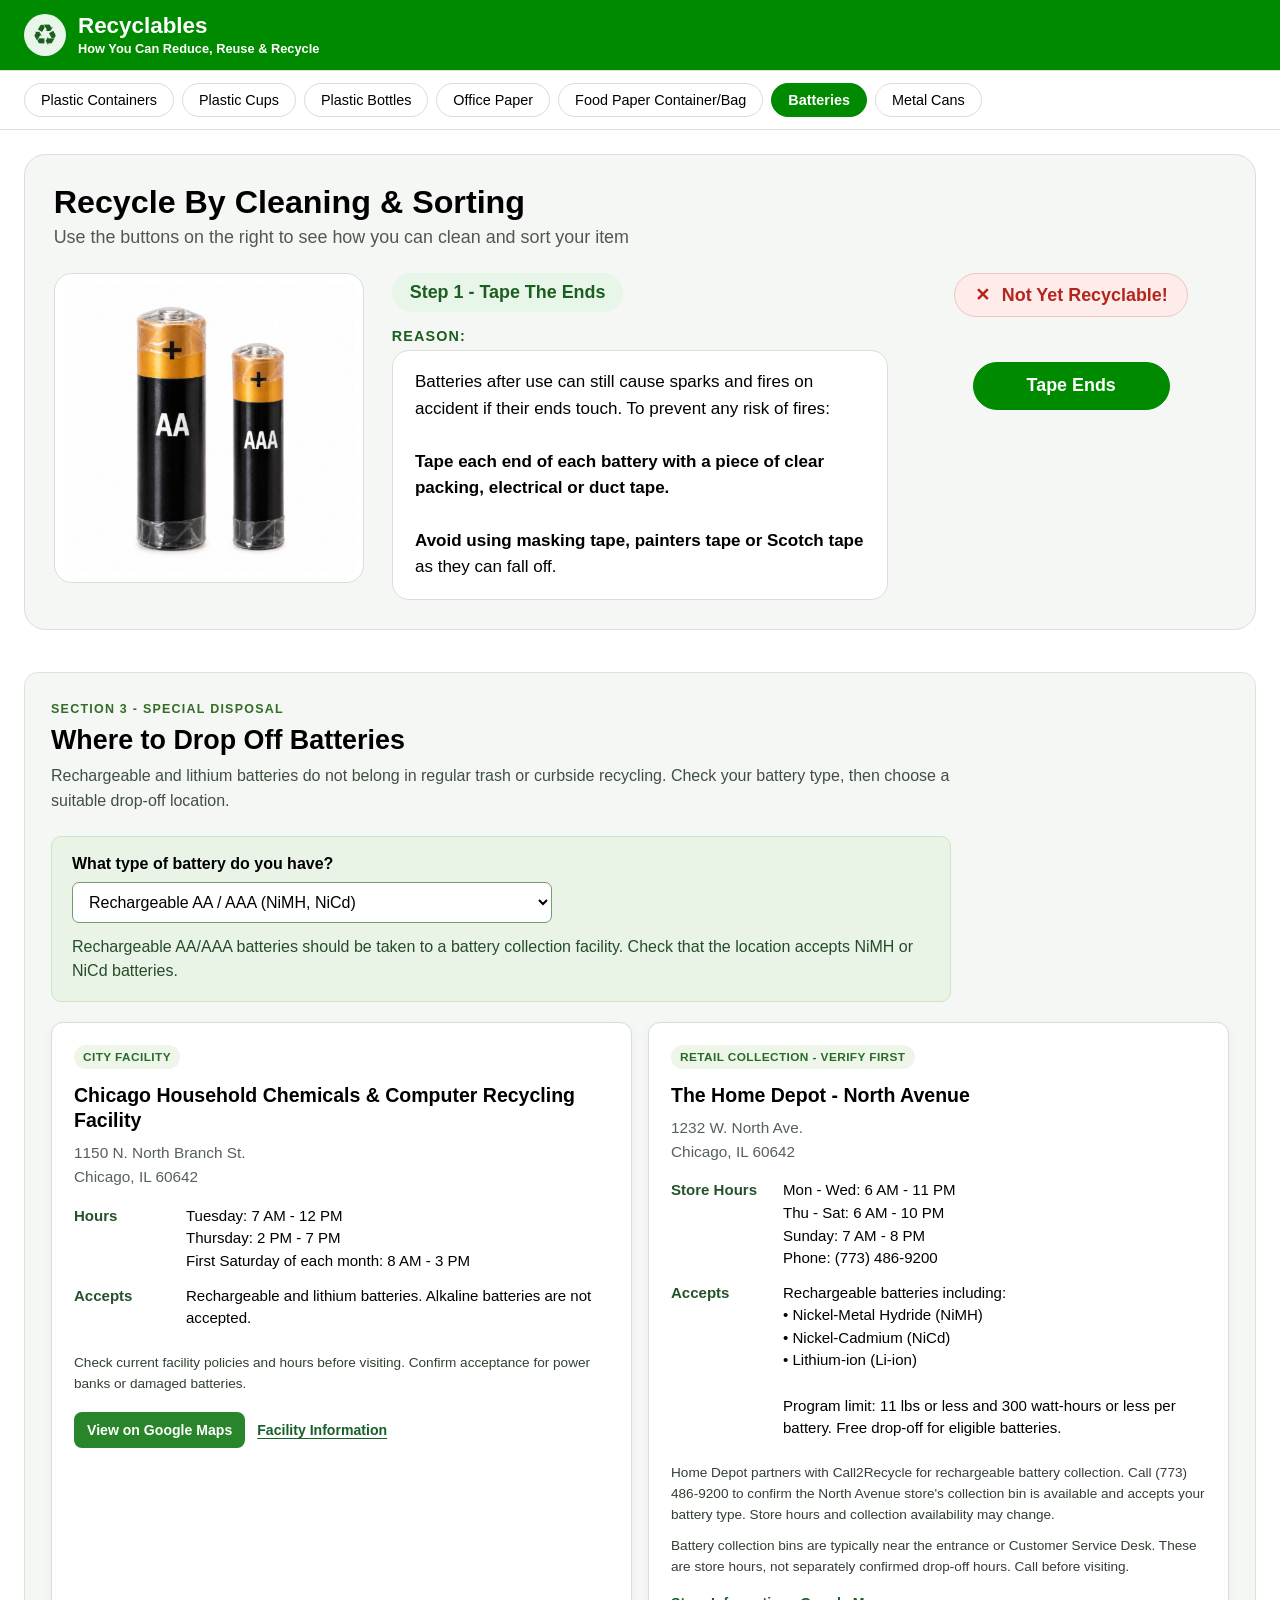
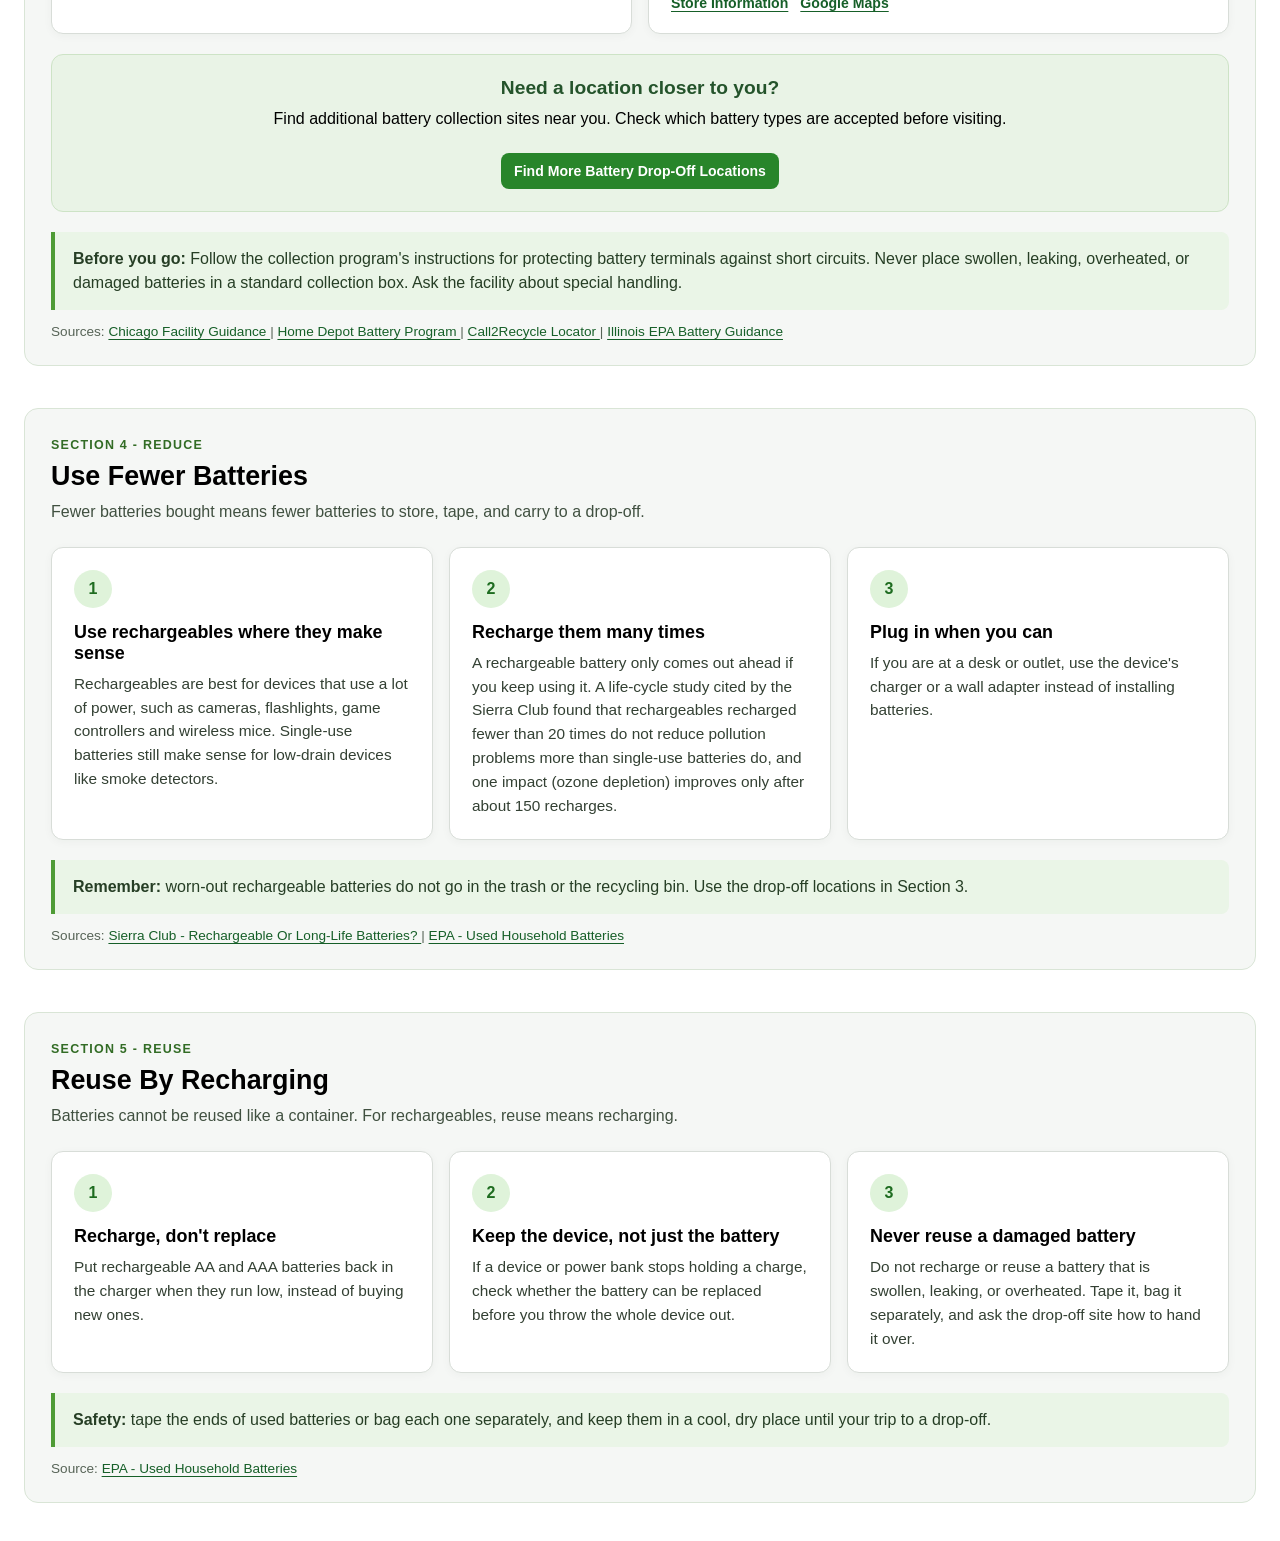
==== commit c99771de: "Add files via upload" ====
--- a/batteries.html
+++ b/batteries.html
@@ -1,4 +1,3 @@
-
 <!DOCTYPE html>
 <html lang="en">
 <head>
@@ -7,7 +6,7 @@
     <title>Batteries | Recyclables</title>
     <link rel="stylesheet" href="css/style.css">
     <link rel="stylesheet" href="css/extra-sections.css">
-
+ 
     <script>
         const RECYCLE_STEPS = {
             title: "Recycle By Cleaning & Sorting",
@@ -48,166 +47,166 @@
             ]
         };
     </script>
-
+ 
     <script src="js/header.js" defer></script>
     <script src="js/steps.js" defer></script>
     <script src="js/battery-dropoff.js" defer></script>
-
+ 
 </head>
 <body data-page="batteries">
-
+ 
     <div id="site-header"></div>
-
+ 
     <main>
-
+ 
         <!--Section 1 - Step-By-Step Processing-->
         <section id="steps-mount"></section>
-
+ 
         <!--Section 3 - Battery Drop-Off Locations-->
         <section id="battery-dropoff"
                  class="extra-section"
                  aria-labelledby="battery-dropoff-title">
-
+ 
             <div class="extra-heading">
                 <span class="extra-eyebrow">
                     SECTION 3 - SPECIAL DISPOSAL
                 </span>
-
+ 
                 <h2 id="battery-dropoff-title">
                     Where to Drop Off Batteries
                 </h2>
-
+ 
                 <p>
                     Rechargeable and lithium batteries do not belong
                     in regular trash or curbside recycling.
-
+ 
                     Check your battery type, then choose a suitable
                     drop-off location.
                 </p>
             </div>
-
+ 
             <!--Battery type selection-->
             <div class="battery-type-panel">
-
+ 
                 <label for="battery-type">
                     <strong>What type of battery do you have?</strong>
                 </label>
-
+ 
                 <select id="battery-type"
                         aria-describedby="battery-type-advice">
-
+ 
                     <option value="rechargeable">
                         Rechargeable AA / AAA (NiMH, NiCd)
                     </option>
-
+ 
                     <option value="lithium">
                         Lithium-ion / Rechargeable Power Bank
                     </option>
-
+ 
                     <option value="alkaline">
                         Single-Use Alkaline AA / AAA
                     </option>
-
+ 
                     <option value="unknown">
                         I'm Not Sure
                     </option>
-
+ 
                 </select>
-
+ 
                 <p id="battery-type-advice"
                    class="battery-type-advice"
                    role="status"
                    aria-live="polite">
-
+ 
                     Select a battery type to see disposal guidance.
-
+ 
                 </p>
             </div>
-
+ 
             <!--Available locations-->
             <div class="extra-location-grid"
                  id="battery-location-cards">
-
+ 
                 <!--Location 1 - Chicago City Facility-->
                 <article class="extra-location-card">
-
+ 
                     <span class="extra-location-category">
                         CITY FACILITY
                     </span>
-
+ 
                     <h3>
                         Chicago Household Chemicals &amp;
                         Computer Recycling Facility
                     </h3>
-
+ 
                     <p class="extra-address">
                         1150 N. North Branch St.<br>
                         Chicago, IL 60642
                     </p>
-
+ 
                     <div class="extra-meta">
                         <strong>Hours</strong>
-
+ 
                         <span>
                             Tuesday: 7 AM - 12 PM<br>
                             Thursday: 2 PM - 7 PM<br>
                             First Saturday of each month: 8 AM - 3 PM
                         </span>
                     </div>
-
+ 
                     <div class="extra-meta">
                         <strong>Accepts</strong>
-
+ 
                         <span>
                             Rechargeable and lithium batteries.
                             Alkaline batteries are not accepted.
                         </span>
                     </div>
-
+ 
                     <p class="extra-small">
                         Check current facility policies and hours
                         before visiting. Confirm acceptance for
                         power banks or damaged batteries.
                     </p>
-
+ 
                     <div class="extra-links">
-
+ 
                         <a class="extra-action"
                            href="https://www.google.com/maps/search/?api=1&amp;query=1150%20N%20North%20Branch%20St%20Chicago%20IL%2060642"
                            target="_blank"
                            rel="noopener noreferrer">
                             View on Google Maps
                         </a>
-
+ 
                         <a class="extra-text-link"
                            href="https://www.recyclebycity.com/chicago/notebook/household-chemicals-computer-recycling-facility"
                            target="_blank"
                            rel="noopener noreferrer">
                             Facility Information
                         </a>
-
-                    </div>
-                </article>
-
+ 
+                    </div>
+                </article>
+ 
                 <!--Location 2 - Home Depot-->
                 <article class="extra-location-card">
-
+ 
                     <span class="extra-location-category">
                         RETAIL COLLECTION - VERIFY FIRST
                     </span>
-
+ 
                     <h3>
                         The Home Depot - North Avenue
                     </h3>
-
+ 
                     <p class="extra-address">
                         1232 W. North Ave.<br>
                         Chicago, IL 60642
                     </p>
-
+ 
                     <div class="extra-meta">
                         <strong>Store Hours</strong>
-
+ 
                         <span>
                             Mon - Wed: 6 AM - 11 PM<br>
                             Thu - Sat: 6 AM - 10 PM<br>
@@ -215,22 +214,22 @@
                             Phone: (773) 486-9200
                         </span>
                     </div>
-
+ 
                     <div class="extra-meta">
                         <strong>Accepts</strong>
-
+ 
                         <span>
                             Rechargeable batteries including:<br>
                             • Nickel-Metal Hydride (NiMH)<br>
                             • Nickel-Cadmium (NiCd)<br>
                             • Lithium-ion (Li-ion)<br><br>
-
+ 
                             Program limit: 11 lbs or less and
                             300 watt-hours or less per battery.
                             Free drop-off for eligible batteries.
                         </span>
                     </div>
-
+ 
                     <p class="extra-small">
                         Home Depot partners with Call2Recycle for
                         rechargeable battery collection.
@@ -240,109 +239,245 @@
                         Store hours and collection availability
                         may change.
                     </p>
-
+ 
                     <p class="extra-small">
                         Battery collection bins are typically near the entrance
                         or Customer Service Desk. These are store hours, not
                         separately confirmed drop-off hours. Call before visiting.
                     </p>
-
+ 
                     <div class="extra-links">
-
+ 
                         <a class="extra-text-link"
                            href="https://www.homedepot.com/l/North-Avenue/IL/Chicago/60642/1912"
                            target="_blank"
                            rel="noopener noreferrer">
                             Store Information
                         </a>
-
+ 
                         <a class="extra-text-link"
                            href="https://www.google.com/maps/search/?api=1&amp;query=1232%20W%20North%20Ave%20Chicago%20IL%2060642"
                            target="_blank"
                            rel="noopener noreferrer">
                             Google Maps
                         </a>
-
-                    </div>
-                </article>
-
-            </div>
-
+ 
+                    </div>
+                </article>
+ 
+            </div>
+ 
             <!--Find additional battery collection locations-->
             <div class="extra-more-locations">
-
+ 
                 <h3>Need a location closer to you?</h3>
-
+ 
                 <p>
                     Find additional battery collection sites near you.
                     Check which battery types are accepted before visiting.
                 </p>
-
+ 
                 <a class="extra-action"
                    href="https://locations.call2recycle.org/"
                    target="_blank"
                    rel="noopener noreferrer">
                     Find More Battery Drop-Off Locations
                 </a>
-
-            </div>
-
+ 
+            </div>
+ 
             <!--Safety reminder-->
             <div class="extra-note" role="note">
-
+ 
                 <strong>Before you go:</strong>
-
+ 
                 Follow the collection program's instructions
                 for protecting battery terminals against
                 short circuits.
-
+ 
                 Never place swollen, leaking, overheated,
                 or damaged batteries in a standard
                 collection box. Ask the facility about
                 special handling.
-
-            </div>
-
+ 
+            </div>
+ 
             <!--Sources-->
             <p class="extra-source">
-
+ 
                 Sources:
-
+ 
                 <a href="https://www.recyclebycity.com/chicago/notebook/household-chemicals-computer-recycling-facility"
                    target="_blank"
                    rel="noopener noreferrer">
                     Chicago Facility Guidance
                 </a>
-
+ 
                 |
-
+ 
                 <a href="https://www.homedepot.com/c/ab/how-to-dispose-of-batteries/9ba683603be9fa5395fab90124a115f1"
                    target="_blank"
                    rel="noopener noreferrer">
                     Home Depot Battery Program
                 </a>
-
+ 
                 |
-
+ 
                 <a href="https://locations.call2recycle.org/"
                    target="_blank"
                    rel="noopener noreferrer">
                     Call2Recycle Locator
                 </a>
-
+ 
                 |
-
+ 
                 <a href="https://epa.illinois.gov/topics/waste-management/waste-disposal/household-hazardous-waste/batteries.html"
                    target="_blank"
                    rel="noopener noreferrer">
                     Illinois EPA Battery Guidance
                 </a>
-
+ 
             </p>
-
+ 
         </section>
-
+ 
+        <!--Section 4 - Reduce-->
+        <section id="reduce"
+                 class="extra-section"
+                 aria-labelledby="reduce-title">
+ 
+            <div class="extra-heading">
+                <span class="extra-eyebrow">
+                    SECTION 4 - REDUCE
+                </span>
+ 
+                <h2 id="reduce-title">Use Fewer Batteries</h2>
+ 
+                <p>
+                    Fewer batteries bought means fewer batteries to store, tape, and carry to a drop-off.
+                </p>
+            </div>
+ 
+            <div class="extra-steps">
+ 
+                <article class="extra-step-card">
+                    <span class="extra-number">1</span>
+                    <h3>Use rechargeables where they make sense</h3>
+ 
+                    <p>
+                        Rechargeables are best for devices that use a lot of power, such as cameras, flashlights, game controllers and wireless mice. Single-use batteries still make sense for low-drain devices like smoke detectors.
+                    </p>
+                </article>
+ 
+                <article class="extra-step-card">
+                    <span class="extra-number">2</span>
+                    <h3>Recharge them many times</h3>
+ 
+                    <p>
+                        A rechargeable battery only comes out ahead if you keep using it. A life-cycle study cited by the Sierra Club found that rechargeables recharged fewer than 20 times do not reduce pollution problems more than single-use batteries do, and one impact (ozone depletion) improves only after about 150 recharges.
+                    </p>
+                </article>
+ 
+                <article class="extra-step-card">
+                    <span class="extra-number">3</span>
+                    <h3>Plug in when you can</h3>
+ 
+                    <p>
+                        If you are at a desk or outlet, use the device's charger or a wall adapter instead of installing batteries.
+                    </p>
+                </article>
+ 
+            </div>
+ 
+            <div class="extra-note" role="note">
+                <strong>Remember:</strong> worn-out rechargeable batteries do not go in the trash or the recycling bin. Use the drop-off locations in Section 3.
+            </div>
+ 
+            <p class="extra-source">
+                Sources:
+ 
+                <a href="https://sierraclub.org/sierra/which-are-best-for-environment-rechargeable-or-long-life-batteries"
+                   target="_blank"
+                   rel="noopener noreferrer">
+                    Sierra Club - Rechargeable Or Long-Life Batteries?
+                </a>
+ 
+                |
+ 
+                <a href="https://www.epa.gov/recycle/used-household-batteries"
+                   target="_blank"
+                   rel="noopener noreferrer">
+                    EPA - Used Household Batteries
+                </a>
+            </p>
+ 
+        </section>
+ 
+        <!--Section 5 - Reuse-->
+        <section id="reuse"
+                 class="extra-section"
+                 aria-labelledby="reuse-title">
+ 
+            <div class="extra-heading">
+                <span class="extra-eyebrow">
+                    SECTION 5 - REUSE
+                </span>
+ 
+                <h2 id="reuse-title">Reuse By Recharging</h2>
+ 
+                <p>
+                    Batteries cannot be reused like a container. For rechargeables, reuse means recharging.
+                </p>
+            </div>
+ 
+            <div class="extra-steps">
+ 
+                <article class="extra-step-card">
+                    <span class="extra-number">1</span>
+                    <h3>Recharge, don't replace</h3>
+ 
+                    <p>
+                        Put rechargeable AA and AAA batteries back in the charger when they run low, instead of buying new ones.
+                    </p>
+                </article>
+ 
+                <article class="extra-step-card">
+                    <span class="extra-number">2</span>
+                    <h3>Keep the device, not just the battery</h3>
+ 
+                    <p>
+                        If a device or power bank stops holding a charge, check whether the battery can be replaced before you throw the whole device out.
+                    </p>
+                </article>
+ 
+                <article class="extra-step-card">
+                    <span class="extra-number">3</span>
+                    <h3>Never reuse a damaged battery</h3>
+ 
+                    <p>
+                        Do not recharge or reuse a battery that is swollen, leaking, or overheated. Tape it, bag it separately, and ask the drop-off site how to hand it over.
+                    </p>
+                </article>
+ 
+            </div>
+ 
+            <div class="extra-note" role="note">
+                <strong>Safety:</strong> tape the ends of used batteries or bag each one separately, and keep them in a cool, dry place until your trip to a drop-off.
+            </div>
+ 
+            <p class="extra-source">
+                Source:
+ 
+                <a href="https://www.epa.gov/recycle/used-household-batteries"
+                   target="_blank"
+                   rel="noopener noreferrer">
+                    EPA - Used Household Batteries
+                </a>
+            </p>
+ 
+        </section>
+ 
     </main>
-
+ 
 </body>
-</html>
+</html>
--- a/css/style.css
+++ b/css/style.css
@@ -16,24 +16,6 @@
     --no-line:          #F3C4BF;
     --btn-text:         #FFFFFF;
     --prev-text:        #333333;     
-    /*
-    --badge-bg:         #1A73E8;
-    --badge-border:     #0000FF;
-    --badge-text:       #FFFFFF;
-
-    --btn-next-bg:      #00C800;
-    --btn-next-border:  #008000;
-    --btn-prev-bg:      #999999;
-    --btn-prev-border:  #666666;
-    --btn-text:         #ffffff;
-
-    --state-no-bg:      #ff9999;
-    --state-no-border:  #ff6666;
-    --state-yes-bg:     #00c800;
-    --state-yes-border: #008000;
-
-    --box-border:       #aaaaaa;
-    */
 }
 
 * { box-sizing: border-box; }
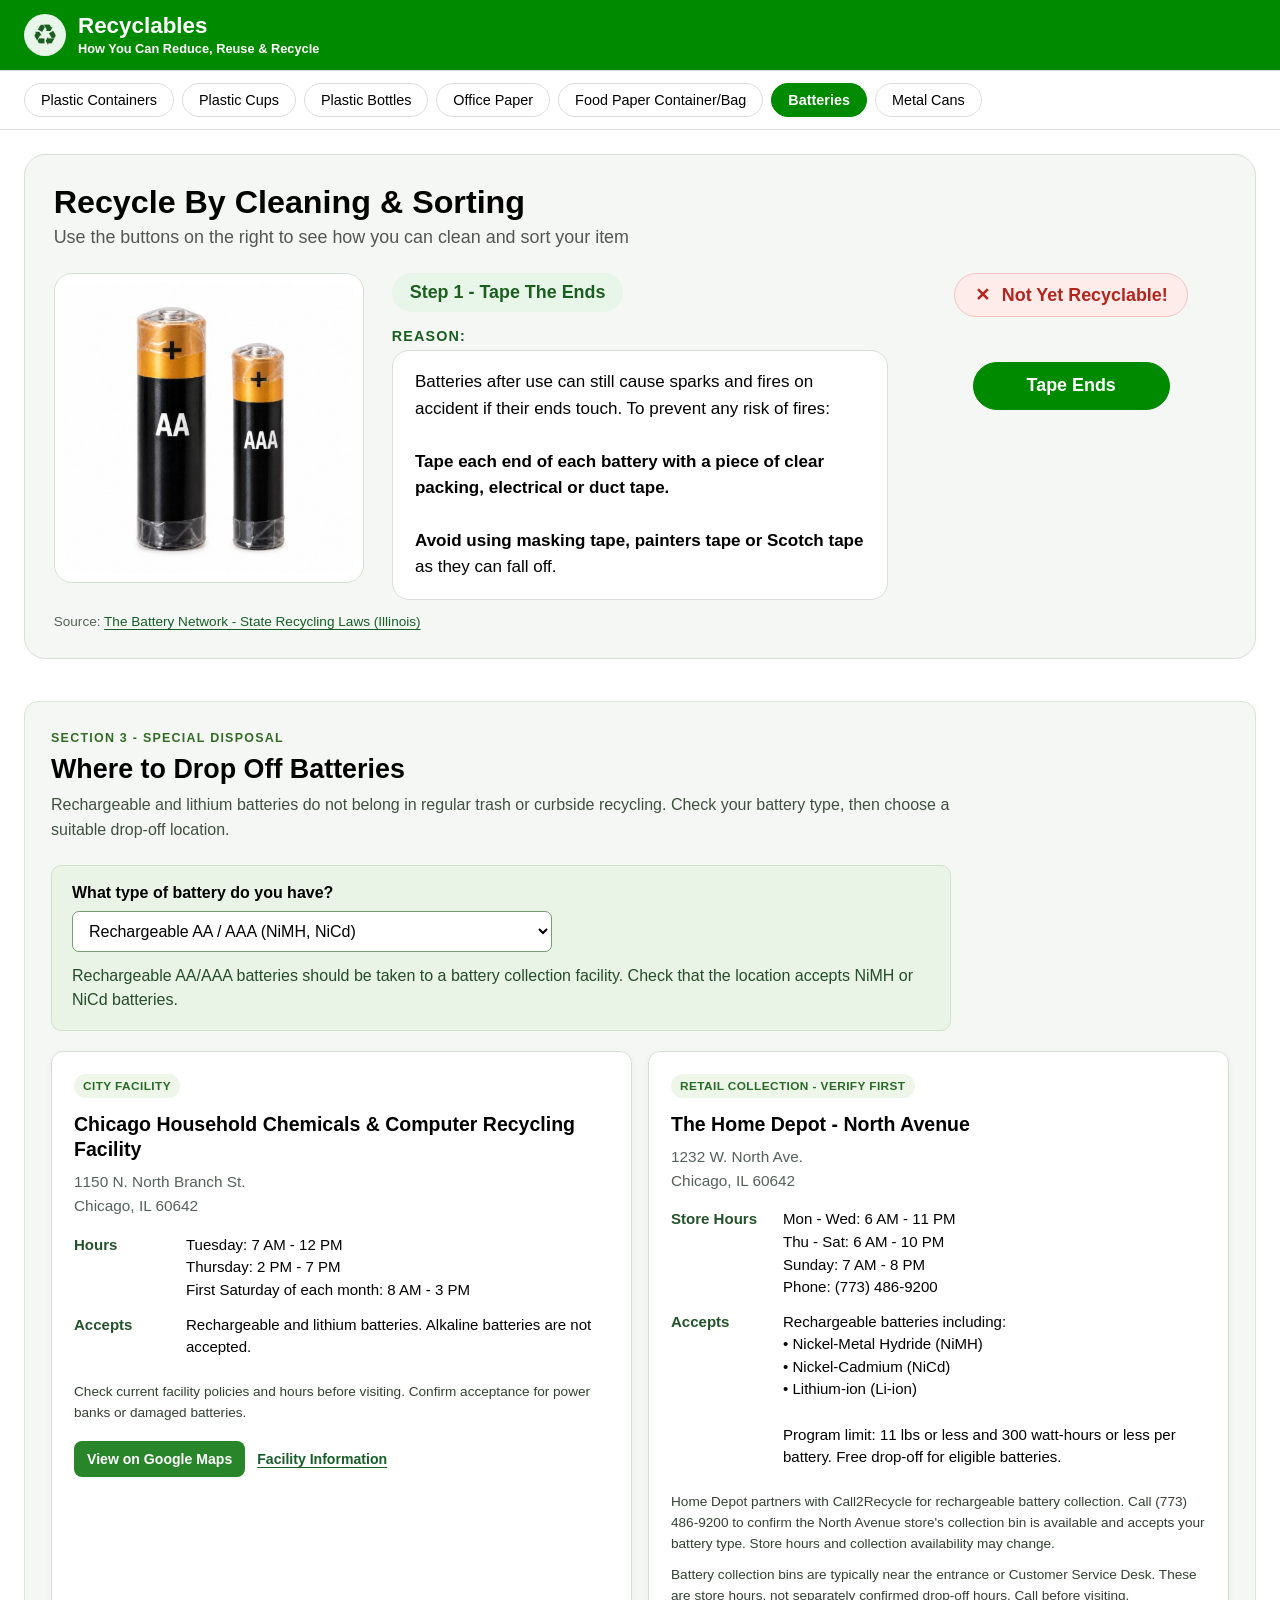
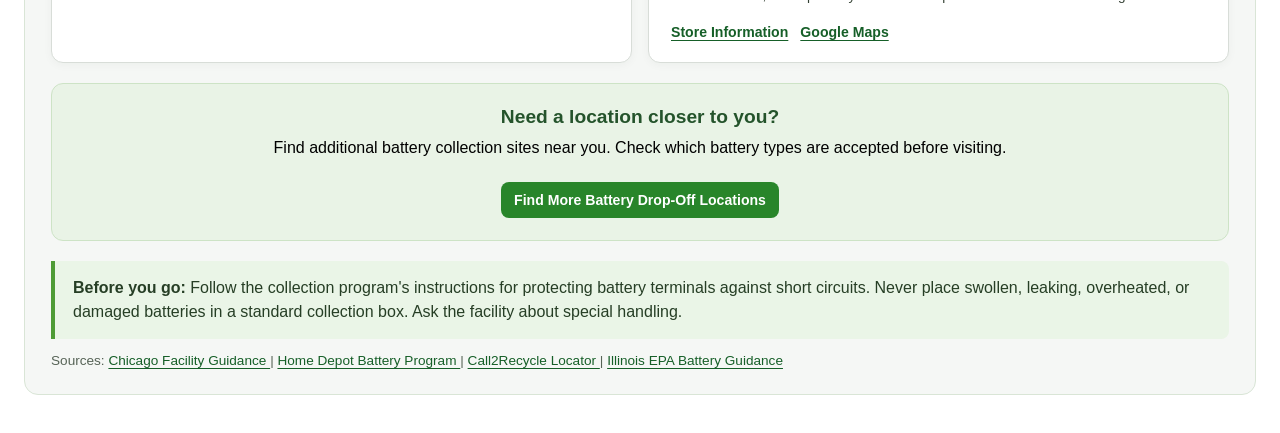
==== commit 1571a5bc: "Added Section1 Source Link" ====
--- a/batteries.html
+++ b/batteries.html
@@ -1,3 +1,4 @@
+
 <!DOCTYPE html>
 <html lang="en">
 <head>
@@ -6,11 +7,15 @@
     <title>Batteries | Recyclables</title>
     <link rel="stylesheet" href="css/style.css">
     <link rel="stylesheet" href="css/extra-sections.css">
- 
+
     <script>
         const RECYCLE_STEPS = {
             title: "Recycle By Cleaning & Sorting",
             intro: "Use the buttons on the right to see how you can clean and sort your item",
+            source: {
+                label: "The Battery Network - State Recycling Laws (Illinois)",
+                url:"https://batterynetwork.org/state-recycling-laws/illinois/?gad_source=1&gad_campaignid=23453981954&gbraid=0AAAAADvC7Ppm4-wjyzd_aPQreHS7lNcVd&gclid=CjwKCAiAtbvXBhB_EiwAjwv9JkZNPZbcYxGcq0sqOQIuAcWpMUBnW3iU5uUz-LL4SQMH_Es7SgWKJBoCrsUQAvD_BwE",
+            },
             steps: [
                 {
                     title: "Tape The Ends",
@@ -47,166 +52,166 @@
             ]
         };
     </script>
- 
+
     <script src="js/header.js" defer></script>
     <script src="js/steps.js" defer></script>
     <script src="js/battery-dropoff.js" defer></script>
- 
+
 </head>
 <body data-page="batteries">
- 
+
     <div id="site-header"></div>
- 
+
     <main>
- 
+
         <!--Section 1 - Step-By-Step Processing-->
         <section id="steps-mount"></section>
- 
+
         <!--Section 3 - Battery Drop-Off Locations-->
         <section id="battery-dropoff"
                  class="extra-section"
                  aria-labelledby="battery-dropoff-title">
- 
+
             <div class="extra-heading">
                 <span class="extra-eyebrow">
                     SECTION 3 - SPECIAL DISPOSAL
                 </span>
- 
+
                 <h2 id="battery-dropoff-title">
                     Where to Drop Off Batteries
                 </h2>
- 
+
                 <p>
                     Rechargeable and lithium batteries do not belong
                     in regular trash or curbside recycling.
- 
+
                     Check your battery type, then choose a suitable
                     drop-off location.
                 </p>
             </div>
- 
+
             <!--Battery type selection-->
             <div class="battery-type-panel">
- 
+
                 <label for="battery-type">
                     <strong>What type of battery do you have?</strong>
                 </label>
- 
+
                 <select id="battery-type"
                         aria-describedby="battery-type-advice">
- 
+
                     <option value="rechargeable">
                         Rechargeable AA / AAA (NiMH, NiCd)
                     </option>
- 
+
                     <option value="lithium">
                         Lithium-ion / Rechargeable Power Bank
                     </option>
- 
+
                     <option value="alkaline">
                         Single-Use Alkaline AA / AAA
                     </option>
- 
+
                     <option value="unknown">
                         I'm Not Sure
                     </option>
- 
+
                 </select>
- 
+
                 <p id="battery-type-advice"
                    class="battery-type-advice"
                    role="status"
                    aria-live="polite">
- 
+
                     Select a battery type to see disposal guidance.
- 
+
                 </p>
             </div>
- 
+
             <!--Available locations-->
             <div class="extra-location-grid"
                  id="battery-location-cards">
- 
+
                 <!--Location 1 - Chicago City Facility-->
                 <article class="extra-location-card">
- 
+
                     <span class="extra-location-category">
                         CITY FACILITY
                     </span>
- 
+
                     <h3>
                         Chicago Household Chemicals &amp;
                         Computer Recycling Facility
                     </h3>
- 
+
                     <p class="extra-address">
                         1150 N. North Branch St.<br>
                         Chicago, IL 60642
                     </p>
- 
+
                     <div class="extra-meta">
                         <strong>Hours</strong>
- 
+
                         <span>
                             Tuesday: 7 AM - 12 PM<br>
                             Thursday: 2 PM - 7 PM<br>
                             First Saturday of each month: 8 AM - 3 PM
                         </span>
                     </div>
- 
+
                     <div class="extra-meta">
                         <strong>Accepts</strong>
- 
+
                         <span>
                             Rechargeable and lithium batteries.
                             Alkaline batteries are not accepted.
                         </span>
                     </div>
- 
+
                     <p class="extra-small">
                         Check current facility policies and hours
                         before visiting. Confirm acceptance for
                         power banks or damaged batteries.
                     </p>
- 
+
                     <div class="extra-links">
- 
+
                         <a class="extra-action"
                            href="https://www.google.com/maps/search/?api=1&amp;query=1150%20N%20North%20Branch%20St%20Chicago%20IL%2060642"
                            target="_blank"
                            rel="noopener noreferrer">
                             View on Google Maps
                         </a>
- 
+
                         <a class="extra-text-link"
                            href="https://www.recyclebycity.com/chicago/notebook/household-chemicals-computer-recycling-facility"
                            target="_blank"
                            rel="noopener noreferrer">
                             Facility Information
                         </a>
- 
+
                     </div>
                 </article>
- 
+
                 <!--Location 2 - Home Depot-->
                 <article class="extra-location-card">
- 
+
                     <span class="extra-location-category">
                         RETAIL COLLECTION - VERIFY FIRST
                     </span>
- 
+
                     <h3>
                         The Home Depot - North Avenue
                     </h3>
- 
+
                     <p class="extra-address">
                         1232 W. North Ave.<br>
                         Chicago, IL 60642
                     </p>
- 
+
                     <div class="extra-meta">
                         <strong>Store Hours</strong>
- 
+
                         <span>
                             Mon - Wed: 6 AM - 11 PM<br>
                             Thu - Sat: 6 AM - 10 PM<br>
@@ -214,22 +219,22 @@
                             Phone: (773) 486-9200
                         </span>
                     </div>
- 
+
                     <div class="extra-meta">
                         <strong>Accepts</strong>
- 
+
                         <span>
                             Rechargeable batteries including:<br>
                             • Nickel-Metal Hydride (NiMH)<br>
                             • Nickel-Cadmium (NiCd)<br>
                             • Lithium-ion (Li-ion)<br><br>
- 
+
                             Program limit: 11 lbs or less and
                             300 watt-hours or less per battery.
                             Free drop-off for eligible batteries.
                         </span>
                     </div>
- 
+
                     <p class="extra-small">
                         Home Depot partners with Call2Recycle for
                         rechargeable battery collection.
@@ -239,245 +244,109 @@
                         Store hours and collection availability
                         may change.
                     </p>
- 
+
                     <p class="extra-small">
                         Battery collection bins are typically near the entrance
                         or Customer Service Desk. These are store hours, not
                         separately confirmed drop-off hours. Call before visiting.
                     </p>
- 
+
                     <div class="extra-links">
- 
+
                         <a class="extra-text-link"
                            href="https://www.homedepot.com/l/North-Avenue/IL/Chicago/60642/1912"
                            target="_blank"
                            rel="noopener noreferrer">
                             Store Information
                         </a>
- 
+
                         <a class="extra-text-link"
                            href="https://www.google.com/maps/search/?api=1&amp;query=1232%20W%20North%20Ave%20Chicago%20IL%2060642"
                            target="_blank"
                            rel="noopener noreferrer">
                             Google Maps
                         </a>
- 
+
                     </div>
                 </article>
- 
-            </div>
- 
+
+            </div>
+
             <!--Find additional battery collection locations-->
             <div class="extra-more-locations">
- 
+
                 <h3>Need a location closer to you?</h3>
- 
+
                 <p>
                     Find additional battery collection sites near you.
                     Check which battery types are accepted before visiting.
                 </p>
- 
+
                 <a class="extra-action"
                    href="https://locations.call2recycle.org/"
                    target="_blank"
                    rel="noopener noreferrer">
                     Find More Battery Drop-Off Locations
                 </a>
- 
-            </div>
- 
+
+            </div>
+
             <!--Safety reminder-->
             <div class="extra-note" role="note">
- 
+
                 <strong>Before you go:</strong>
- 
+
                 Follow the collection program's instructions
                 for protecting battery terminals against
                 short circuits.
- 
+
                 Never place swollen, leaking, overheated,
                 or damaged batteries in a standard
                 collection box. Ask the facility about
                 special handling.
- 
-            </div>
- 
+
+            </div>
+
             <!--Sources-->
             <p class="extra-source">
- 
+
                 Sources:
- 
+
                 <a href="https://www.recyclebycity.com/chicago/notebook/household-chemicals-computer-recycling-facility"
                    target="_blank"
                    rel="noopener noreferrer">
                     Chicago Facility Guidance
                 </a>
- 
+
                 |
- 
+
                 <a href="https://www.homedepot.com/c/ab/how-to-dispose-of-batteries/9ba683603be9fa5395fab90124a115f1"
                    target="_blank"
                    rel="noopener noreferrer">
                     Home Depot Battery Program
                 </a>
- 
+
                 |
- 
+
                 <a href="https://locations.call2recycle.org/"
                    target="_blank"
                    rel="noopener noreferrer">
                     Call2Recycle Locator
                 </a>
- 
+
                 |
- 
+
                 <a href="https://epa.illinois.gov/topics/waste-management/waste-disposal/household-hazardous-waste/batteries.html"
                    target="_blank"
                    rel="noopener noreferrer">
                     Illinois EPA Battery Guidance
                 </a>
- 
+
             </p>
- 
+
         </section>
- 
-        <!--Section 4 - Reduce-->
-        <section id="reduce"
-                 class="extra-section"
-                 aria-labelledby="reduce-title">
- 
-            <div class="extra-heading">
-                <span class="extra-eyebrow">
-                    SECTION 4 - REDUCE
-                </span>
- 
-                <h2 id="reduce-title">Use Fewer Batteries</h2>
- 
-                <p>
-                    Fewer batteries bought means fewer batteries to store, tape, and carry to a drop-off.
-                </p>
-            </div>
- 
-            <div class="extra-steps">
- 
-                <article class="extra-step-card">
-                    <span class="extra-number">1</span>
-                    <h3>Use rechargeables where they make sense</h3>
- 
-                    <p>
-                        Rechargeables are best for devices that use a lot of power, such as cameras, flashlights, game controllers and wireless mice. Single-use batteries still make sense for low-drain devices like smoke detectors.
-                    </p>
-                </article>
- 
-                <article class="extra-step-card">
-                    <span class="extra-number">2</span>
-                    <h3>Recharge them many times</h3>
- 
-                    <p>
-                        A rechargeable battery only comes out ahead if you keep using it. A life-cycle study cited by the Sierra Club found that rechargeables recharged fewer than 20 times do not reduce pollution problems more than single-use batteries do, and one impact (ozone depletion) improves only after about 150 recharges.
-                    </p>
-                </article>
- 
-                <article class="extra-step-card">
-                    <span class="extra-number">3</span>
-                    <h3>Plug in when you can</h3>
- 
-                    <p>
-                        If you are at a desk or outlet, use the device's charger or a wall adapter instead of installing batteries.
-                    </p>
-                </article>
- 
-            </div>
- 
-            <div class="extra-note" role="note">
-                <strong>Remember:</strong> worn-out rechargeable batteries do not go in the trash or the recycling bin. Use the drop-off locations in Section 3.
-            </div>
- 
-            <p class="extra-source">
-                Sources:
- 
-                <a href="https://sierraclub.org/sierra/which-are-best-for-environment-rechargeable-or-long-life-batteries"
-                   target="_blank"
-                   rel="noopener noreferrer">
-                    Sierra Club - Rechargeable Or Long-Life Batteries?
-                </a>
- 
-                |
- 
-                <a href="https://www.epa.gov/recycle/used-household-batteries"
-                   target="_blank"
-                   rel="noopener noreferrer">
-                    EPA - Used Household Batteries
-                </a>
-            </p>
- 
-        </section>
- 
-        <!--Section 5 - Reuse-->
-        <section id="reuse"
-                 class="extra-section"
-                 aria-labelledby="reuse-title">
- 
-            <div class="extra-heading">
-                <span class="extra-eyebrow">
-                    SECTION 5 - REUSE
-                </span>
- 
-                <h2 id="reuse-title">Reuse By Recharging</h2>
- 
-                <p>
-                    Batteries cannot be reused like a container. For rechargeables, reuse means recharging.
-                </p>
-            </div>
- 
-            <div class="extra-steps">
- 
-                <article class="extra-step-card">
-                    <span class="extra-number">1</span>
-                    <h3>Recharge, don't replace</h3>
- 
-                    <p>
-                        Put rechargeable AA and AAA batteries back in the charger when they run low, instead of buying new ones.
-                    </p>
-                </article>
- 
-                <article class="extra-step-card">
-                    <span class="extra-number">2</span>
-                    <h3>Keep the device, not just the battery</h3>
- 
-                    <p>
-                        If a device or power bank stops holding a charge, check whether the battery can be replaced before you throw the whole device out.
-                    </p>
-                </article>
- 
-                <article class="extra-step-card">
-                    <span class="extra-number">3</span>
-                    <h3>Never reuse a damaged battery</h3>
- 
-                    <p>
-                        Do not recharge or reuse a battery that is swollen, leaking, or overheated. Tape it, bag it separately, and ask the drop-off site how to hand it over.
-                    </p>
-                </article>
- 
-            </div>
- 
-            <div class="extra-note" role="note">
-                <strong>Safety:</strong> tape the ends of used batteries or bag each one separately, and keep them in a cool, dry place until your trip to a drop-off.
-            </div>
- 
-            <p class="extra-source">
-                Source:
- 
-                <a href="https://www.epa.gov/recycle/used-household-batteries"
-                   target="_blank"
-                   rel="noopener noreferrer">
-                    EPA - Used Household Batteries
-                </a>
-            </p>
- 
-        </section>
- 
+
     </main>
- 
+
 </body>
-</html>+</html>
--- a/css/style.css
+++ b/css/style.css
@@ -16,6 +16,24 @@
     --no-line:          #F3C4BF;
     --btn-text:         #FFFFFF;
     --prev-text:        #333333;     
+    /*
+    --badge-bg:         #1A73E8;
+    --badge-border:     #0000FF;
+    --badge-text:       #FFFFFF;
+
+    --btn-next-bg:      #00C800;
+    --btn-next-border:  #008000;
+    --btn-prev-bg:      #999999;
+    --btn-prev-border:  #666666;
+    --btn-text:         #ffffff;
+
+    --state-no-bg:      #ff9999;
+    --state-no-border:  #ff6666;
+    --state-yes-bg:     #00c800;
+    --state-yes-border: #008000;
+
+    --box-border:       #aaaaaa;
+    */
 }
 
 * { box-sizing: border-box; }
@@ -309,4 +327,16 @@
     }
 
     .step-btn-next { margin-top: 0; }
+}
+
+/* Source */
+.steps-source {
+    font-size: 0.85rem;
+    margin: 14px 0 0;
+    color: #576457;
+}
+
+.steps-source a {
+    color: #165f28;
+    text-underline-offset: 3px;
 }
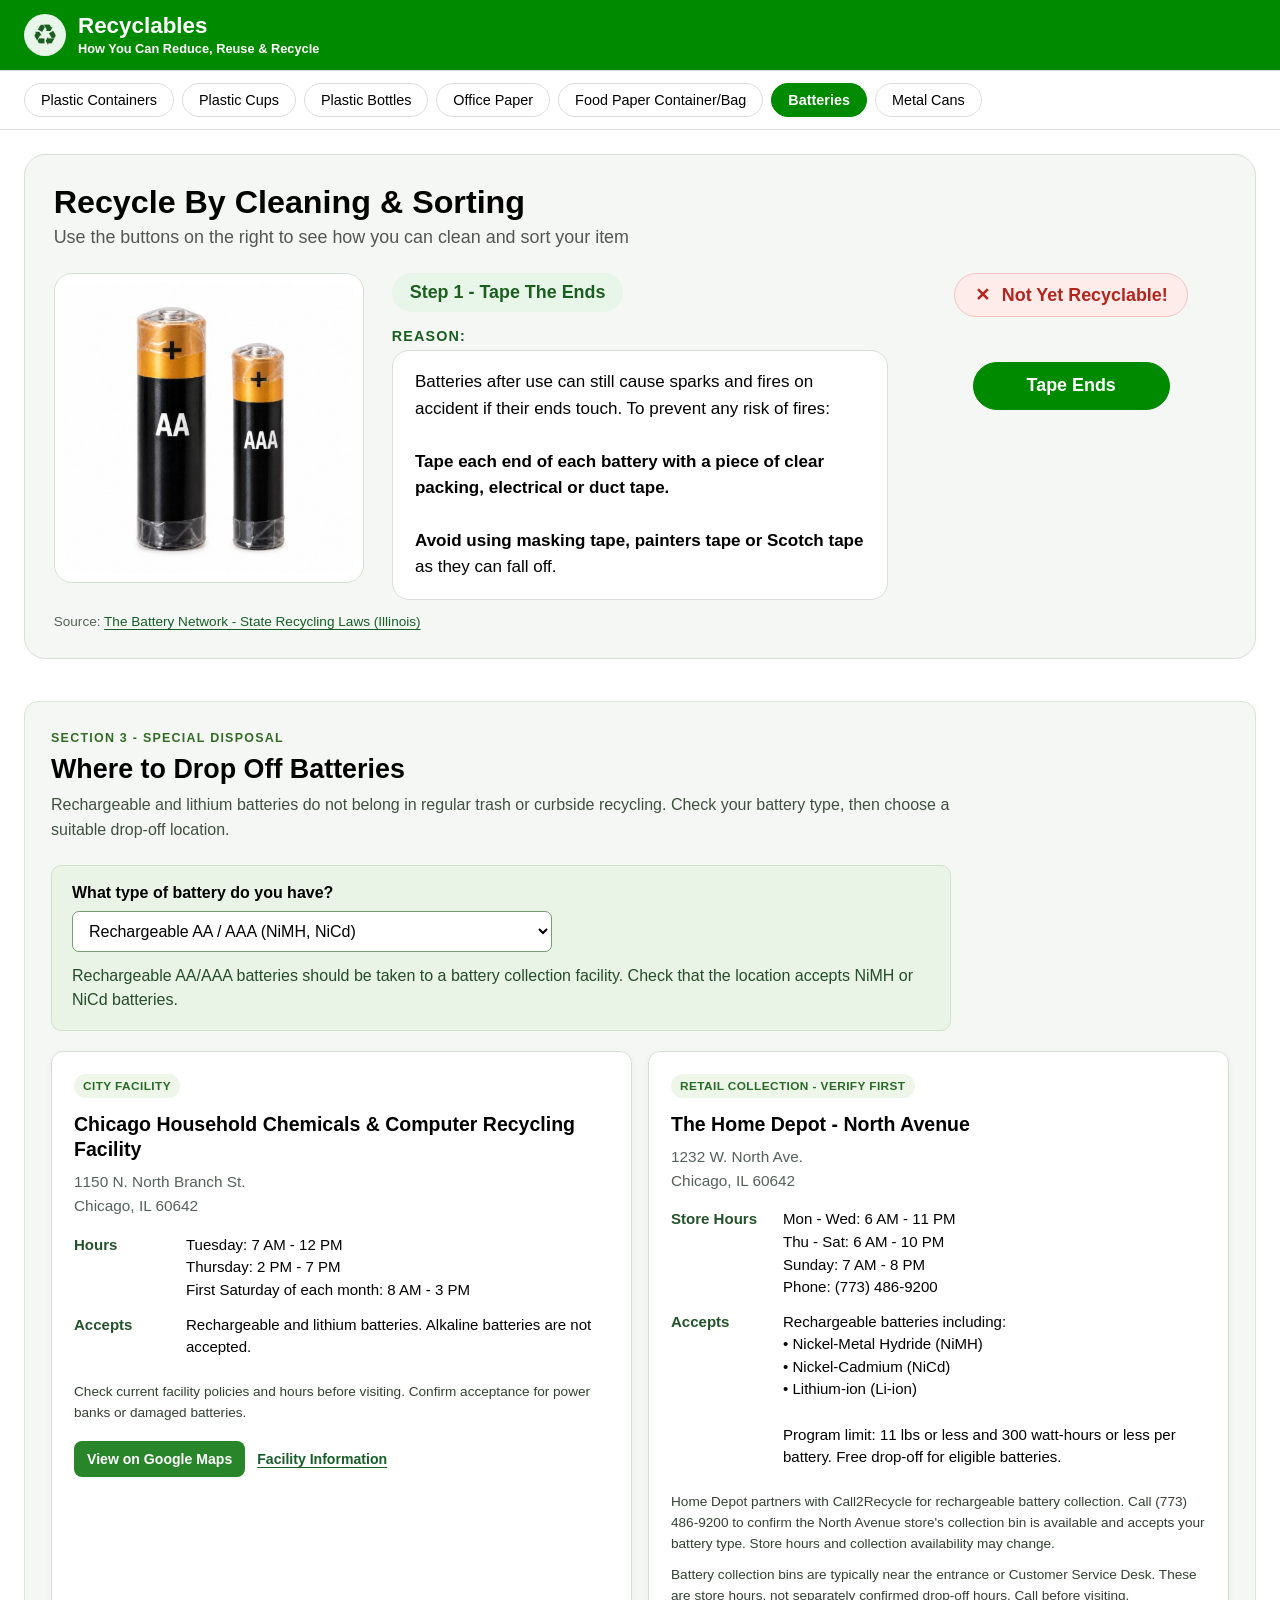
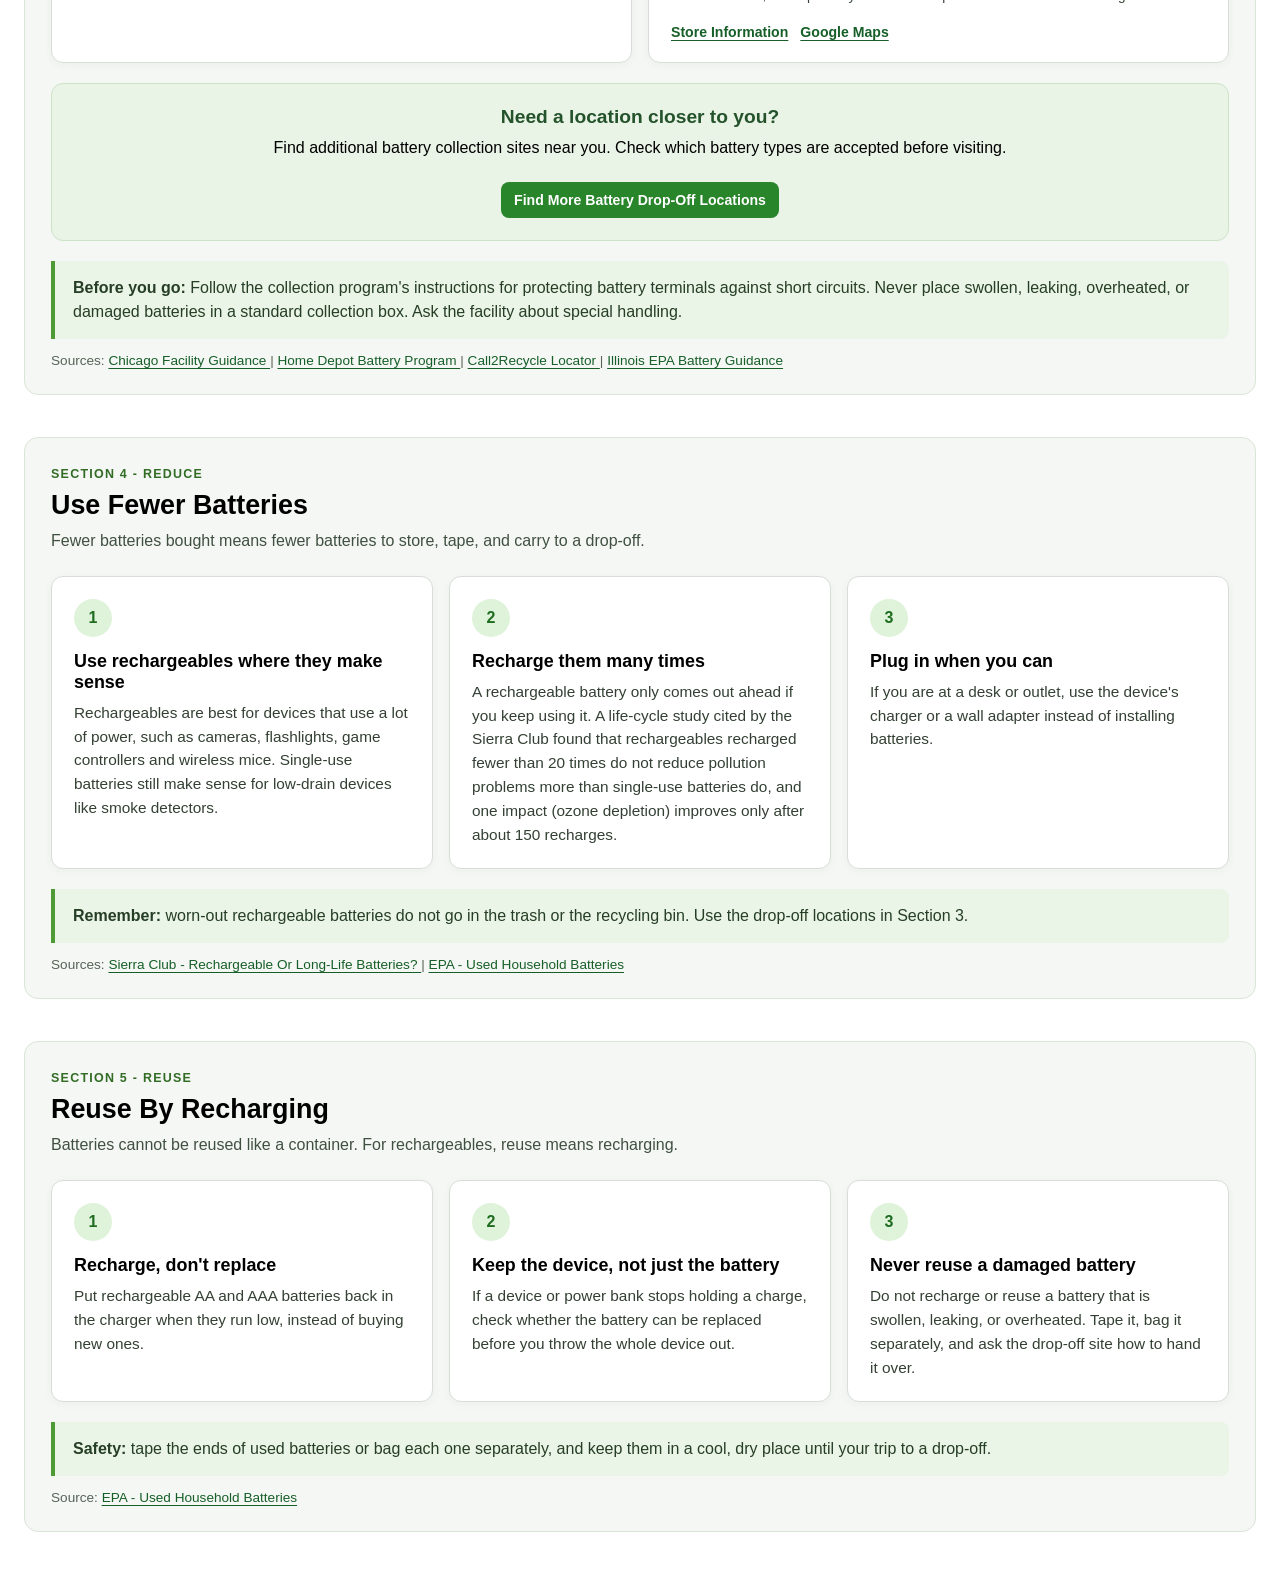
==== commit afd71507: "Merge pull request #5 from StenHASH/Header-&-Steps-UI-Adjustment Added Section1 Source Link" ====
--- a/batteries.html
+++ b/batteries.html
@@ -1,4 +1,3 @@
-
 <!DOCTYPE html>
 <html lang="en">
 <head>
@@ -7,7 +6,7 @@
     <title>Batteries | Recyclables</title>
     <link rel="stylesheet" href="css/style.css">
     <link rel="stylesheet" href="css/extra-sections.css">
-
+ 
     <script>
         const RECYCLE_STEPS = {
             title: "Recycle By Cleaning & Sorting",
@@ -52,166 +51,166 @@
             ]
         };
     </script>
-
+ 
     <script src="js/header.js" defer></script>
     <script src="js/steps.js" defer></script>
     <script src="js/battery-dropoff.js" defer></script>
-
+ 
 </head>
 <body data-page="batteries">
-
+ 
     <div id="site-header"></div>
-
+ 
     <main>
-
+ 
         <!--Section 1 - Step-By-Step Processing-->
         <section id="steps-mount"></section>
-
+ 
         <!--Section 3 - Battery Drop-Off Locations-->
         <section id="battery-dropoff"
                  class="extra-section"
                  aria-labelledby="battery-dropoff-title">
-
+ 
             <div class="extra-heading">
                 <span class="extra-eyebrow">
                     SECTION 3 - SPECIAL DISPOSAL
                 </span>
-
+ 
                 <h2 id="battery-dropoff-title">
                     Where to Drop Off Batteries
                 </h2>
-
+ 
                 <p>
                     Rechargeable and lithium batteries do not belong
                     in regular trash or curbside recycling.
-
+ 
                     Check your battery type, then choose a suitable
                     drop-off location.
                 </p>
             </div>
-
+ 
             <!--Battery type selection-->
             <div class="battery-type-panel">
-
+ 
                 <label for="battery-type">
                     <strong>What type of battery do you have?</strong>
                 </label>
-
+ 
                 <select id="battery-type"
                         aria-describedby="battery-type-advice">
-
+ 
                     <option value="rechargeable">
                         Rechargeable AA / AAA (NiMH, NiCd)
                     </option>
-
+ 
                     <option value="lithium">
                         Lithium-ion / Rechargeable Power Bank
                     </option>
-
+ 
                     <option value="alkaline">
                         Single-Use Alkaline AA / AAA
                     </option>
-
+ 
                     <option value="unknown">
                         I'm Not Sure
                     </option>
-
+ 
                 </select>
-
+ 
                 <p id="battery-type-advice"
                    class="battery-type-advice"
                    role="status"
                    aria-live="polite">
-
+ 
                     Select a battery type to see disposal guidance.
-
+ 
                 </p>
             </div>
-
+ 
             <!--Available locations-->
             <div class="extra-location-grid"
                  id="battery-location-cards">
-
+ 
                 <!--Location 1 - Chicago City Facility-->
                 <article class="extra-location-card">
-
+ 
                     <span class="extra-location-category">
                         CITY FACILITY
                     </span>
-
+ 
                     <h3>
                         Chicago Household Chemicals &amp;
                         Computer Recycling Facility
                     </h3>
-
+ 
                     <p class="extra-address">
                         1150 N. North Branch St.<br>
                         Chicago, IL 60642
                     </p>
-
+ 
                     <div class="extra-meta">
                         <strong>Hours</strong>
-
+ 
                         <span>
                             Tuesday: 7 AM - 12 PM<br>
                             Thursday: 2 PM - 7 PM<br>
                             First Saturday of each month: 8 AM - 3 PM
                         </span>
                     </div>
-
+ 
                     <div class="extra-meta">
                         <strong>Accepts</strong>
-
+ 
                         <span>
                             Rechargeable and lithium batteries.
                             Alkaline batteries are not accepted.
                         </span>
                     </div>
-
+ 
                     <p class="extra-small">
                         Check current facility policies and hours
                         before visiting. Confirm acceptance for
                         power banks or damaged batteries.
                     </p>
-
+ 
                     <div class="extra-links">
-
+ 
                         <a class="extra-action"
                            href="https://www.google.com/maps/search/?api=1&amp;query=1150%20N%20North%20Branch%20St%20Chicago%20IL%2060642"
                            target="_blank"
                            rel="noopener noreferrer">
                             View on Google Maps
                         </a>
-
+ 
                         <a class="extra-text-link"
                            href="https://www.recyclebycity.com/chicago/notebook/household-chemicals-computer-recycling-facility"
                            target="_blank"
                            rel="noopener noreferrer">
                             Facility Information
                         </a>
-
-                    </div>
-                </article>
-
+ 
+                    </div>
+                </article>
+ 
                 <!--Location 2 - Home Depot-->
                 <article class="extra-location-card">
-
+ 
                     <span class="extra-location-category">
                         RETAIL COLLECTION - VERIFY FIRST
                     </span>
-
+ 
                     <h3>
                         The Home Depot - North Avenue
                     </h3>
-
+ 
                     <p class="extra-address">
                         1232 W. North Ave.<br>
                         Chicago, IL 60642
                     </p>
-
+ 
                     <div class="extra-meta">
                         <strong>Store Hours</strong>
-
+ 
                         <span>
                             Mon - Wed: 6 AM - 11 PM<br>
                             Thu - Sat: 6 AM - 10 PM<br>
@@ -219,22 +218,22 @@
                             Phone: (773) 486-9200
                         </span>
                     </div>
-
+ 
                     <div class="extra-meta">
                         <strong>Accepts</strong>
-
+ 
                         <span>
                             Rechargeable batteries including:<br>
                             • Nickel-Metal Hydride (NiMH)<br>
                             • Nickel-Cadmium (NiCd)<br>
                             • Lithium-ion (Li-ion)<br><br>
-
+ 
                             Program limit: 11 lbs or less and
                             300 watt-hours or less per battery.
                             Free drop-off for eligible batteries.
                         </span>
                     </div>
-
+ 
                     <p class="extra-small">
                         Home Depot partners with Call2Recycle for
                         rechargeable battery collection.
@@ -244,109 +243,245 @@
                         Store hours and collection availability
                         may change.
                     </p>
-
+ 
                     <p class="extra-small">
                         Battery collection bins are typically near the entrance
                         or Customer Service Desk. These are store hours, not
                         separately confirmed drop-off hours. Call before visiting.
                     </p>
-
+ 
                     <div class="extra-links">
-
+ 
                         <a class="extra-text-link"
                            href="https://www.homedepot.com/l/North-Avenue/IL/Chicago/60642/1912"
                            target="_blank"
                            rel="noopener noreferrer">
                             Store Information
                         </a>
-
+ 
                         <a class="extra-text-link"
                            href="https://www.google.com/maps/search/?api=1&amp;query=1232%20W%20North%20Ave%20Chicago%20IL%2060642"
                            target="_blank"
                            rel="noopener noreferrer">
                             Google Maps
                         </a>
-
-                    </div>
-                </article>
-
-            </div>
-
+ 
+                    </div>
+                </article>
+ 
+            </div>
+ 
             <!--Find additional battery collection locations-->
             <div class="extra-more-locations">
-
+ 
                 <h3>Need a location closer to you?</h3>
-
+ 
                 <p>
                     Find additional battery collection sites near you.
                     Check which battery types are accepted before visiting.
                 </p>
-
+ 
                 <a class="extra-action"
                    href="https://locations.call2recycle.org/"
                    target="_blank"
                    rel="noopener noreferrer">
                     Find More Battery Drop-Off Locations
                 </a>
-
-            </div>
-
+ 
+            </div>
+ 
             <!--Safety reminder-->
             <div class="extra-note" role="note">
-
+ 
                 <strong>Before you go:</strong>
-
+ 
                 Follow the collection program's instructions
                 for protecting battery terminals against
                 short circuits.
-
+ 
                 Never place swollen, leaking, overheated,
                 or damaged batteries in a standard
                 collection box. Ask the facility about
                 special handling.
-
-            </div>
-
+ 
+            </div>
+ 
             <!--Sources-->
             <p class="extra-source">
-
+ 
                 Sources:
-
+ 
                 <a href="https://www.recyclebycity.com/chicago/notebook/household-chemicals-computer-recycling-facility"
                    target="_blank"
                    rel="noopener noreferrer">
                     Chicago Facility Guidance
                 </a>
-
+ 
                 |
-
+ 
                 <a href="https://www.homedepot.com/c/ab/how-to-dispose-of-batteries/9ba683603be9fa5395fab90124a115f1"
                    target="_blank"
                    rel="noopener noreferrer">
                     Home Depot Battery Program
                 </a>
-
+ 
                 |
-
+ 
                 <a href="https://locations.call2recycle.org/"
                    target="_blank"
                    rel="noopener noreferrer">
                     Call2Recycle Locator
                 </a>
-
+ 
                 |
-
+ 
                 <a href="https://epa.illinois.gov/topics/waste-management/waste-disposal/household-hazardous-waste/batteries.html"
                    target="_blank"
                    rel="noopener noreferrer">
                     Illinois EPA Battery Guidance
                 </a>
-
+ 
             </p>
-
+ 
         </section>
-
+ 
+        <!--Section 4 - Reduce-->
+        <section id="reduce"
+                 class="extra-section"
+                 aria-labelledby="reduce-title">
+ 
+            <div class="extra-heading">
+                <span class="extra-eyebrow">
+                    SECTION 4 - REDUCE
+                </span>
+ 
+                <h2 id="reduce-title">Use Fewer Batteries</h2>
+ 
+                <p>
+                    Fewer batteries bought means fewer batteries to store, tape, and carry to a drop-off.
+                </p>
+            </div>
+ 
+            <div class="extra-steps">
+ 
+                <article class="extra-step-card">
+                    <span class="extra-number">1</span>
+                    <h3>Use rechargeables where they make sense</h3>
+ 
+                    <p>
+                        Rechargeables are best for devices that use a lot of power, such as cameras, flashlights, game controllers and wireless mice. Single-use batteries still make sense for low-drain devices like smoke detectors.
+                    </p>
+                </article>
+ 
+                <article class="extra-step-card">
+                    <span class="extra-number">2</span>
+                    <h3>Recharge them many times</h3>
+ 
+                    <p>
+                        A rechargeable battery only comes out ahead if you keep using it. A life-cycle study cited by the Sierra Club found that rechargeables recharged fewer than 20 times do not reduce pollution problems more than single-use batteries do, and one impact (ozone depletion) improves only after about 150 recharges.
+                    </p>
+                </article>
+ 
+                <article class="extra-step-card">
+                    <span class="extra-number">3</span>
+                    <h3>Plug in when you can</h3>
+ 
+                    <p>
+                        If you are at a desk or outlet, use the device's charger or a wall adapter instead of installing batteries.
+                    </p>
+                </article>
+ 
+            </div>
+ 
+            <div class="extra-note" role="note">
+                <strong>Remember:</strong> worn-out rechargeable batteries do not go in the trash or the recycling bin. Use the drop-off locations in Section 3.
+            </div>
+ 
+            <p class="extra-source">
+                Sources:
+ 
+                <a href="https://sierraclub.org/sierra/which-are-best-for-environment-rechargeable-or-long-life-batteries"
+                   target="_blank"
+                   rel="noopener noreferrer">
+                    Sierra Club - Rechargeable Or Long-Life Batteries?
+                </a>
+ 
+                |
+ 
+                <a href="https://www.epa.gov/recycle/used-household-batteries"
+                   target="_blank"
+                   rel="noopener noreferrer">
+                    EPA - Used Household Batteries
+                </a>
+            </p>
+ 
+        </section>
+ 
+        <!--Section 5 - Reuse-->
+        <section id="reuse"
+                 class="extra-section"
+                 aria-labelledby="reuse-title">
+ 
+            <div class="extra-heading">
+                <span class="extra-eyebrow">
+                    SECTION 5 - REUSE
+                </span>
+ 
+                <h2 id="reuse-title">Reuse By Recharging</h2>
+ 
+                <p>
+                    Batteries cannot be reused like a container. For rechargeables, reuse means recharging.
+                </p>
+            </div>
+ 
+            <div class="extra-steps">
+ 
+                <article class="extra-step-card">
+                    <span class="extra-number">1</span>
+                    <h3>Recharge, don't replace</h3>
+ 
+                    <p>
+                        Put rechargeable AA and AAA batteries back in the charger when they run low, instead of buying new ones.
+                    </p>
+                </article>
+ 
+                <article class="extra-step-card">
+                    <span class="extra-number">2</span>
+                    <h3>Keep the device, not just the battery</h3>
+ 
+                    <p>
+                        If a device or power bank stops holding a charge, check whether the battery can be replaced before you throw the whole device out.
+                    </p>
+                </article>
+ 
+                <article class="extra-step-card">
+                    <span class="extra-number">3</span>
+                    <h3>Never reuse a damaged battery</h3>
+ 
+                    <p>
+                        Do not recharge or reuse a battery that is swollen, leaking, or overheated. Tape it, bag it separately, and ask the drop-off site how to hand it over.
+                    </p>
+                </article>
+ 
+            </div>
+ 
+            <div class="extra-note" role="note">
+                <strong>Safety:</strong> tape the ends of used batteries or bag each one separately, and keep them in a cool, dry place until your trip to a drop-off.
+            </div>
+ 
+            <p class="extra-source">
+                Source:
+ 
+                <a href="https://www.epa.gov/recycle/used-household-batteries"
+                   target="_blank"
+                   rel="noopener noreferrer">
+                    EPA - Used Household Batteries
+                </a>
+            </p>
+ 
+        </section>
+ 
     </main>
-
+ 
 </body>
-</html>
+</html>
--- a/css/style.css
+++ b/css/style.css
@@ -16,24 +16,6 @@
     --no-line:          #F3C4BF;
     --btn-text:         #FFFFFF;
     --prev-text:        #333333;     
-    /*
-    --badge-bg:         #1A73E8;
-    --badge-border:     #0000FF;
-    --badge-text:       #FFFFFF;
-
-    --btn-next-bg:      #00C800;
-    --btn-next-border:  #008000;
-    --btn-prev-bg:      #999999;
-    --btn-prev-border:  #666666;
-    --btn-text:         #ffffff;
-
-    --state-no-bg:      #ff9999;
-    --state-no-border:  #ff6666;
-    --state-yes-bg:     #00c800;
-    --state-yes-border: #008000;
-
-    --box-border:       #aaaaaa;
-    */
 }
 
 * { box-sizing: border-box; }
